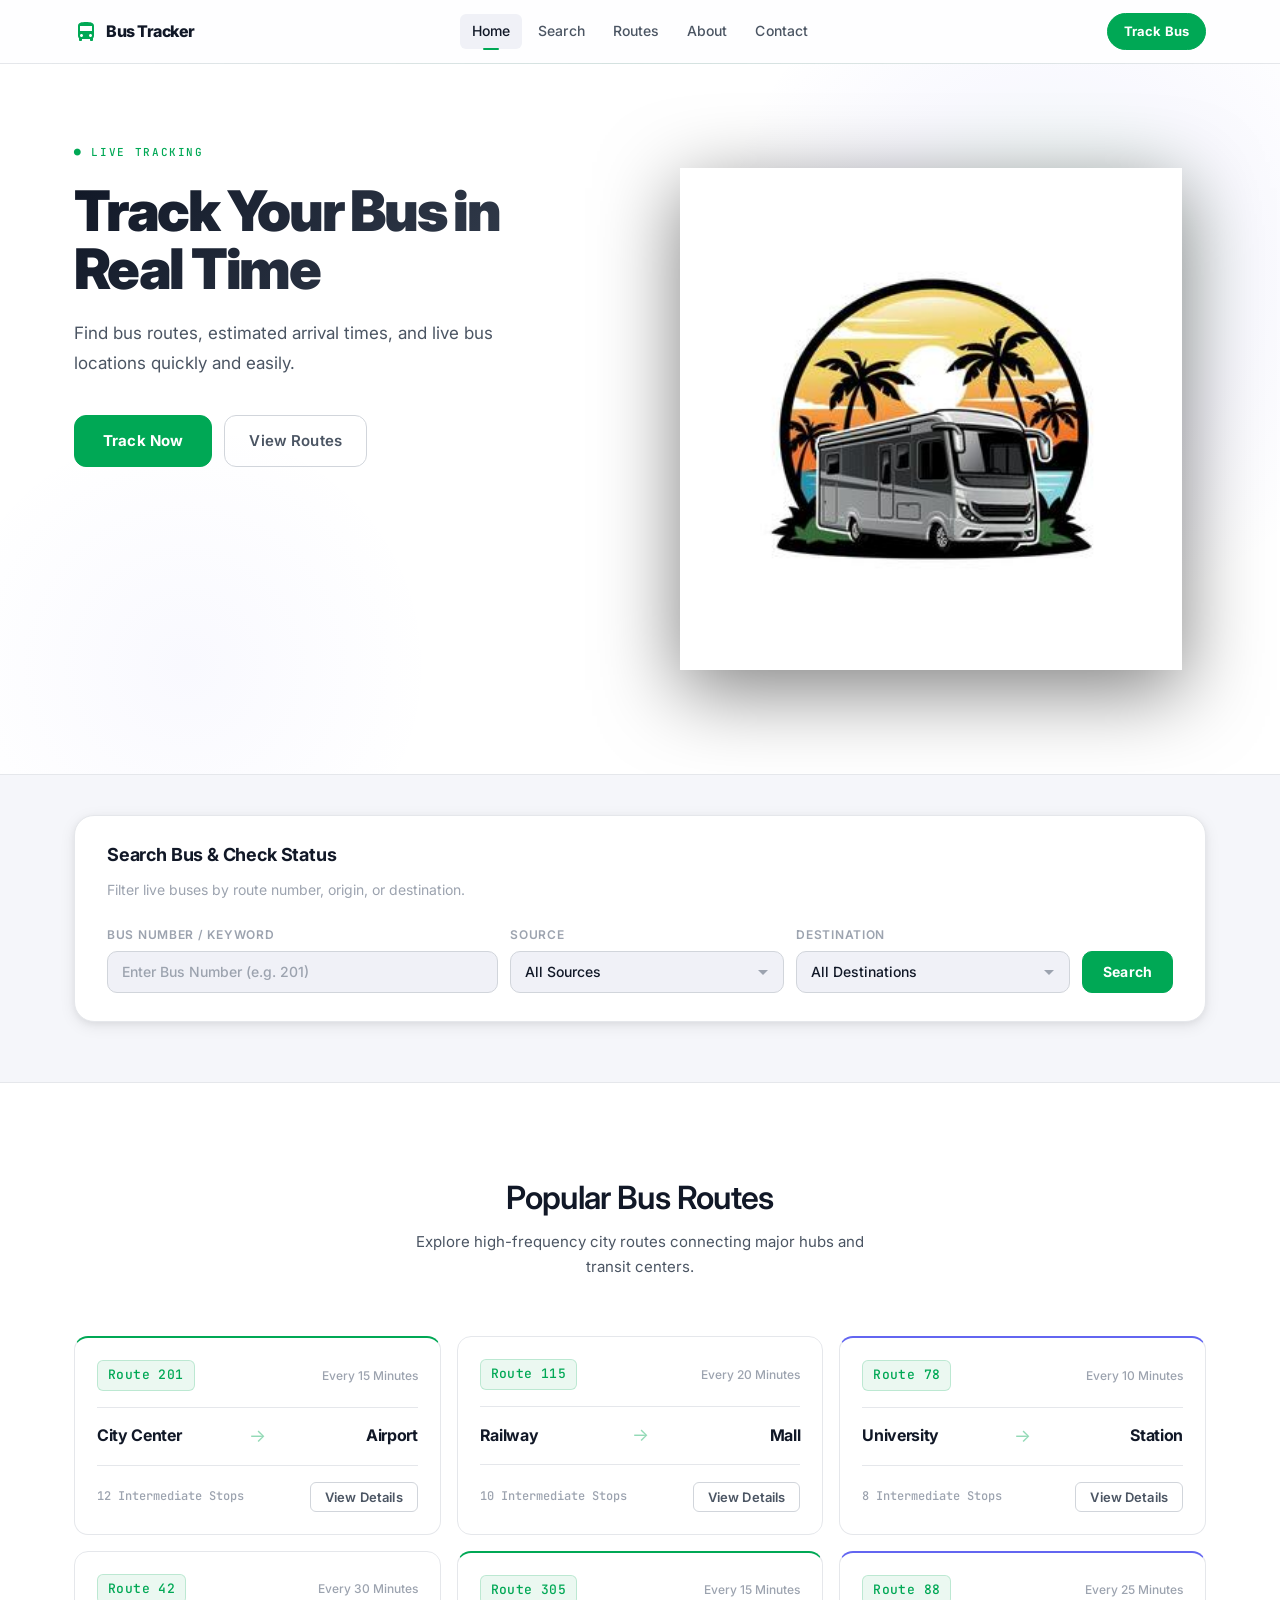
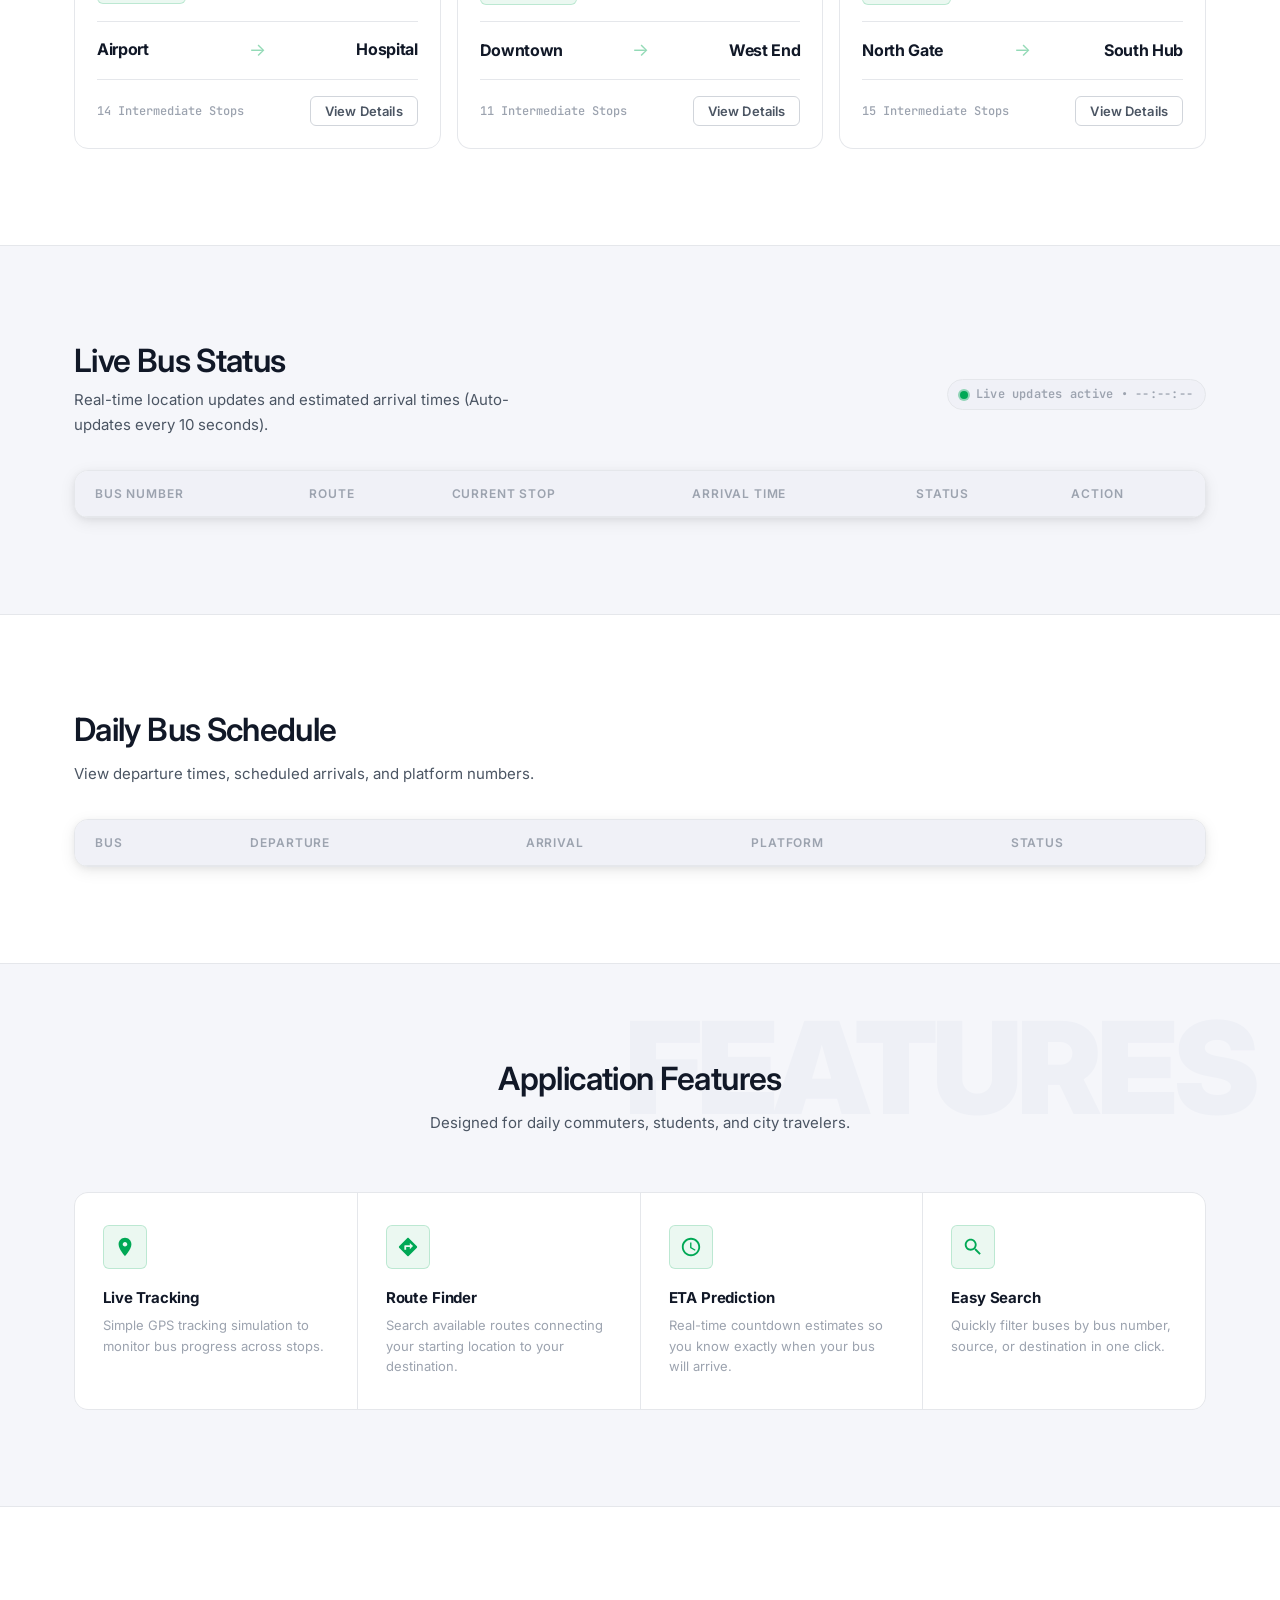
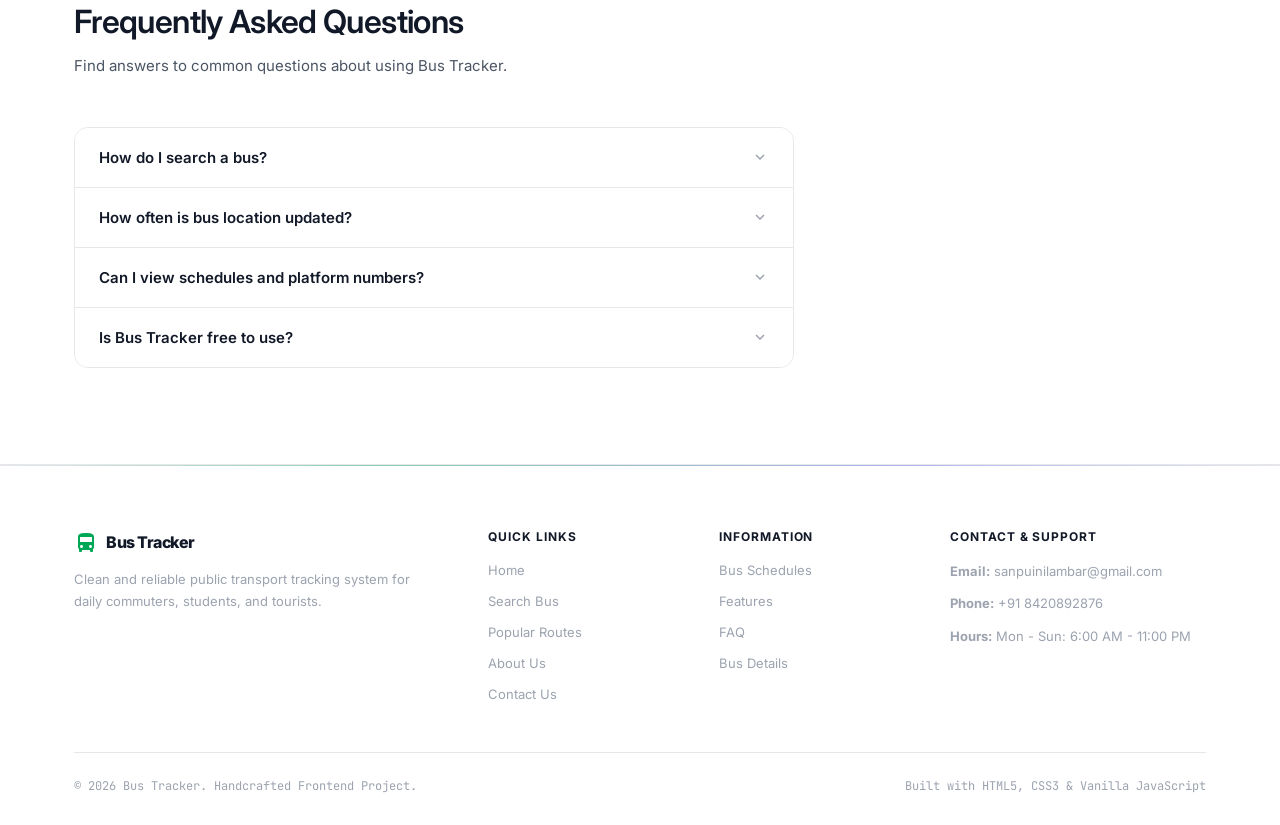
==== index.html @ cc1f4e7c "first commit" ====
<!DOCTYPE html>
<html lang="en">
<head>
  <meta charset="UTF-8">
  <meta name="viewport" content="width=device-width, initial-scale=1.0">
  <title>Bus Tracker - Real-Time Public Transport Tracking</title>
  <meta name="description" content="Track your bus in real time. Check bus routes, estimated arrival times, live bus status, and schedules easily.">
  <link rel="stylesheet" href="css/style.css">
  <link rel="stylesheet" href="css/responsive.css">
</head>
<body>

  <header class="navbar">
    <div class="container navbar-container">
      <a href="index.html" class="logo">
        <svg viewBox="0 0 24 24">
          <path d="M4 16c0 .88.39 1.67 1 2.22V20c0 .55.45 1 1 1h1c.55 0 1-.45 1-1v-1h8v1c0 .55.45 1 1 1h1c.55 0 1-.45 1-1v-1.78c.61-.55 1-1.34 1-2.22V6c0-3.5-3.58-4-8-4s-8 .5-8 4v10zm3.5 1c-.83 0-1.5-.67-1.5-1.5S6.67 14 7.5 14s1.5.67 1.5 1.5S8.33 17 7.5 17zm9 0c-.83 0-1.5-.67-1.5-1.5s.67-1.5 1.5-1.5 1.5.67 1.5 1.5-.67 1.5-1.5 1.5zm1.5-6H6V6h12v5z"/>
        </svg>
        <span>Bus Tracker</span>
      </a>

      <nav class="nav-links" id="navLinks">
        <a href="index.html" class="nav-link active">Home</a>
        <a href="search.html" class="nav-link">Search</a>
        <a href="#routes" class="nav-link">Routes</a>
        <a href="about.html" class="nav-link">About</a>
        <a href="contact.html" class="nav-link">Contact</a>
        <a href="search.html" class="btn btn-primary btn-sm mobile-track-btn" style="display: none;">Track Bus</a>
      </nav>

      <div class="nav-actions">
        <a href="search.html" class="btn btn-primary btn-sm">Track Bus</a>
        <button class="mobile-menu-btn" id="mobileMenuBtn" aria-label="Toggle navigation">
          <svg viewBox="0 0 24 24">
            <path d="M3 18h18v-2H3v2zm0-5h18v-2H3v2zm0-7v2h18V6H3z"/>
          </svg>
        </button>
      </div>
    </div>
  </header>


  <section class="hero">
    <div class="container hero-grid">
      <div class="hero-content">
        <h1>Track Your Bus in Real Time</h1>
        <p>Find bus routes, estimated arrival times, and live bus locations quickly and easily.</p>
        <div class="hero-buttons">
          <a href="#search" class="btn btn-primary">Track Now</a>
          <a href="#routes" class="btn btn-secondary">View Routes</a>
        </div>
      </div>
      <div class="hero-image">
        <img src="image/hero_bus-svg.jpg" alt="Bus Tracker Real-time Vector Illustration" width="800" height="500">
      </div>
    </div>
  </section>

  <section class="section search-section" id="search">
    <div class="container">
      <div class="search-box">
        <div class="section-header" style="margin-bottom: 24px; text-align: left;">
          <h2 style="font-size: 22px;">Search Bus & Check Status</h2>
          <p style="font-size: 14px; margin: 0;">Filter live buses by route number, origin, or destination.</p>
        </div>
        <form class="search-form" id="homeSearchForm" onsubmit="event.preventDefault(); filterBuses();">
          <div class="form-group">
            <label for="searchBusNumber">Bus Number / Keyword</label>
            <input type="text" id="searchBusNumber" class="form-control" placeholder="Enter Bus Number (e.g. 201)" autocomplete="off">
          </div>
          <div class="form-group">
            <label for="searchSource">Source</label>
            <select id="searchSource" class="form-control">
              <option value="">All Sources</option>
            </select>
          </div>
          <div class="form-group">
            <label for="searchDestination">Destination</label>
            <select id="searchDestination" class="form-control">
              <option value="">All Destinations</option>
            </select>
          </div>
          <div class="form-group">
            <button type="button" id="searchBtn" class="btn btn-primary btn-block">Search</button>
          </div>
        </form>
      </div>
    </div>
  </section>

  <section class="section section-alt" id="routes">
    <div class="container">
      <div class="section-header">
        <h2>Popular Bus Routes</h2>
        <p>Explore high-frequency city routes connecting major hubs and transit centers.</p>
      </div>
      <div class="routes-grid">
        
        <div class="route-card">
          <div class="route-header">
            <span class="route-number">Route 201</span>
            <span class="route-freq">Every 15 Minutes</span>
          </div>
          <div class="route-path">
            <div class="route-point">
              <div class="city">City Center</div>
            </div>
            <div class="route-arrow">↓</div>
            <div class="route-point">
              <div class="city">Airport</div>
            </div>
          </div>
          <div class="route-footer">
            <span class="route-info">12 Intermediate Stops</span>
            <button class="btn btn-secondary btn-sm" onclick="openBusModal('201')">View Details</button>
          </div>
        </div>

        <div class="route-card">
          <div class="route-header">
            <span class="route-number">Route 115</span>
            <span class="route-freq">Every 20 Minutes</span>
          </div>
          <div class="route-path">
            <div class="route-point">
              <div class="city">Railway</div>
            </div>
            <div class="route-arrow">↓</div>
            <div class="route-point">
              <div class="city">Mall</div>
            </div>
          </div>
          <div class="route-footer">
            <span class="route-info">10 Intermediate Stops</span>
            <button class="btn btn-secondary btn-sm" onclick="openBusModal('115')">View Details</button>
          </div>
        </div>

        <div class="route-card">
          <div class="route-header">
            <span class="route-number">Route 78</span>
            <span class="route-freq">Every 10 Minutes</span>
          </div>
          <div class="route-path">
            <div class="route-point">
              <div class="city">University</div>
            </div>
            <div class="route-arrow">↓</div>
            <div class="route-point">
              <div class="city">Station</div>
            </div>
          </div>
          <div class="route-footer">
            <span class="route-info">8 Intermediate Stops</span>
            <button class="btn btn-secondary btn-sm" onclick="openBusModal('78')">View Details</button>
          </div>
        </div>

        <div class="route-card">
          <div class="route-header">
            <span class="route-number">Route 42</span>
            <span class="route-freq">Every 30 Minutes</span>
          </div>
          <div class="route-path">
            <div class="route-point">
              <div class="city">Airport</div>
            </div>
            <div class="route-arrow">↓</div>
            <div class="route-point">
              <div class="city">Hospital</div>
            </div>
          </div>
          <div class="route-footer">
            <span class="route-info">14 Intermediate Stops</span>
            <button class="btn btn-secondary btn-sm" onclick="openBusModal('42')">View Details</button>
          </div>
        </div>

        <div class="route-card">
          <div class="route-header">
            <span class="route-number">Route 305</span>
            <span class="route-freq">Every 15 Minutes</span>
          </div>
          <div class="route-path">
            <div class="route-point">
              <div class="city">Downtown</div>
            </div>
            <div class="route-arrow">↓</div>
            <div class="route-point">
              <div class="city">West End</div>
            </div>
          </div>
          <div class="route-footer">
            <span class="route-info">11 Intermediate Stops</span>
            <button class="btn btn-secondary btn-sm" onclick="openBusModal('305')">View Details</button>
          </div>
        </div>

        <div class="route-card">
          <div class="route-header">
            <span class="route-number">Route 88</span>
            <span class="route-freq">Every 25 Minutes</span>
          </div>
          <div class="route-path">
            <div class="route-point">
              <div class="city">North Gate</div>
            </div>
            <div class="route-arrow">↓</div>
            <div class="route-point">
              <div class="city">South Hub</div>
            </div>
          </div>
          <div class="route-footer">
            <span class="route-info">15 Intermediate Stops</span>
            <button class="btn btn-secondary btn-sm" onclick="openBusModal('88')">View Details</button>
          </div>
        </div>

      </div>
    </div>
  </section>

  <section class="section" id="status">
    <div class="container">
      <div class="section-header" style="display: flex; align-items: center; justify-content: space-between; flex-wrap: wrap; text-align: left;">
        <div>
          <h2>Live Bus Status</h2>
          <p>Real-time location updates and estimated arrival times (Auto-updates every 10 seconds).</p>
        </div>
        <div class="live-time-indicator" style="margin-top: 10px;">
          <span class="live-pulse"></span>
          <span>Live updates active • <span id="liveClock">--:--:--</span></span>
        </div>
      </div>

      <div class="table-wrapper">
        <table class="custom-table">
          <thead>
            <tr>
              <th>Bus Number</th>
              <th>Route</th>
              <th>Current Stop</th>
              <th>Arrival Time</th>
              <th>Status</th>
              <th>Action</th>
            </tr>
          </thead>
          <tbody id="liveBusStatusBody" id="searchResultsContainer">
            <!-- Populated dynamically via script.js -->
          </tbody>
        </table>
      </div>
    </div>
  </section>

  <section class="section section-alt" id="schedule">
    <div class="container">
      <div class="section-header">
        <h2>Daily Bus Schedule</h2>
        <p>View departure times, scheduled arrivals, and platform numbers.</p>
      </div>

      <div class="table-wrapper">
        <table class="custom-table">
          <thead>
            <tr>
              <th>Bus</th>
              <th>Departure</th>
              <th>Arrival</th>
              <th>Platform</th>
              <th>Status</th>
            </tr>
          </thead>
          <tbody id="busScheduleBody">
            <!-- Populated dynamically via script.js -->
          </tbody>
        </table>
      </div>
    </div>
  </section>

  <section class="section" id="features">
    <div class="container">
      <div class="section-header">
        <h2>Application Features</h2>
        <p>Designed for daily commuters, students, and city travelers.</p>
      </div>

      <div class="features-grid">
        <div class="feature-card">
          <div class="feature-icon">
            <svg viewBox="0 0 24 24">
              <path d="M12 2C8.13 2 5 5.13 5 9c0 5.25 7 13 7 13s7-7.75 7-13c0-3.87-3.13-7-7-7zm0 9.5c-1.38 0-2.5-1.12-2.5-2.5s1.12-2.5 2.5-2.5 2.5 1.12 2.5 2.5-1.12 2.5-2.5 2.5z"/>
            </svg>
          </div>
          <h3>Live Tracking</h3>
          <p>Simple GPS tracking simulation to monitor bus progress across stops.</p>
        </div>

        <div class="feature-card">
          <div class="feature-icon">
            <svg viewBox="0 0 24 24">
              <path d="M21.71 11.29l-9-9c-.39-.39-1.02-.39-1.41 0l-9 9c-.39.39-.39 1.02 0 1.41l9 9c.39.39 1.02.39 1.41 0l9-9c.39-.38.39-1.01 0-1.41zM14 14.5V12h-4v3H8v-4c0-.55.45-1 1-1h5V7.5l3.5 3.5-3.5 3.5z"/>
            </svg>
          </div>
          <h3>Route Finder</h3>
          <p>Search available routes connecting your starting location to your destination.</p>
        </div>

        <div class="feature-card">
          <div class="feature-icon">
            <svg viewBox="0 0 24 24">
              <path d="M11.99 2C6.47 2 2 6.48 2 12s4.47 10 9.99 10C17.52 22 22 17.52 22 12S17.52 2 11.99 2zM12 20c-4.42 0-8-3.58-8-8s3.58-8 8-8 8 3.58 8 8-3.58 8-8 8zm.5-13H11v6l5.25 3.15.75-1.23-4.5-2.67z"/>
            </svg>
          </div>
          <h3>ETA Prediction</h3>
          <p>Real-time countdown estimates so you know exactly when your bus will arrive.</p>
        </div>

        <div class="feature-card">
          <div class="feature-icon">
            <svg viewBox="0 0 24 24">
              <path d="M15.5 14h-.79l-.28-.27C15.41 12.59 16 11.11 16 9.5 16 5.91 13.09 3 9.5 3S3 5.91 3 9.5 5.91 16 9.5 16c1.61 0 3.09-.59 4.23-1.57l.27.28v.79l5 4.99L20.49 19l-4.99-5zm-6 0C7.01 14 5 11.99 5 9.5S7.01 5 9.5 5 14 7.01 14 9.5 11.99 14 9.5 14z"/>
            </svg>
          </div>
          <h3>Easy Search</h3>
          <p>Quickly filter buses by bus number, source, or destination in one click.</p>
        </div>
      </div>
    </div>
  </section>

  <section class="section section-alt" id="faq">
    <div class="container">
      <div class="section-header">
        <h2>Frequently Asked Questions</h2>
        <p>Find answers to common questions about using Bus Tracker.</p>
      </div>

      <div class="faq-container">
        <div class="faq-item">
          <button class="faq-question">
            <span>How do I search a bus?</span>
            <svg viewBox="0 0 24 24"><path d="M7.41 8.59L12 13.17l4.59-4.58L18 10l-6 6-6-6 1.41-1.41z"/></svg>
          </button>
          <div class="faq-answer">
            <p>Use the search form on the homepage or navigation bar. Enter your Bus Number or select your Source and Destination from the dropdowns to instantly filter buses.</p>
          </div>
        </div>

        <div class="faq-item">
          <button class="faq-question">
            <span>How often is bus location updated?</span>
            <svg viewBox="0 0 24 24"><path d="M7.41 8.59L12 13.17l4.59-4.58L18 10l-6 6-6-6 1.41-1.41z"/></svg>
          </button>
          <div class="faq-answer">
            <p>Live bus status and estimated arrival times (ETA) update automatically every 10 seconds in real-time simulation.</p>
          </div>
        </div>

        <div class="faq-item">
          <button class="faq-question">
            <span>Can I view schedules and platform numbers?</span>
            <svg viewBox="0 0 24 24"><path d="M7.41 8.59L12 13.17l4.59-4.58L18 10l-6 6-6-6 1.41-1.41z"/></svg>
          </button>
          <div class="faq-answer">
            <p>Yes! Check the "Bus Schedule" section on the main page or view individual bus detail popups for platform, departure, and arrival times.</p>
          </div>
        </div>

        <div class="faq-item">
          <button class="faq-question">
            <span>Is Bus Tracker free to use?</span>
            <svg viewBox="0 0 24 24"><path d="M7.41 8.59L12 13.17l4.59-4.58L18 10l-6 6-6-6 1.41-1.41z"/></svg>
          </button>
          <div class="faq-answer">
            <p>Yes, Bus Tracker is 100% free for all daily commuters, college students, office workers, and tourists.</p>
          </div>
        </div>
      </div>
    </div>
  </section>

  <div class="modal-overlay" id="busModalOverlay">
    <div class="modal-content">
      <div class="modal-header">
        <h3 id="modalBusTitle">Bus Details</h3>
        <button class="modal-close" id="busModalClose">&times;</button>
      </div>
      <div class="modal-body" id="modalBusBody">
        <!-- Content inserted dynamically via modal.js -->
      </div>
      <div class="modal-footer">
        <button class="btn btn-secondary" id="busModalFooterClose">Close</button>
      </div>
    </div>
  </div>

  <footer class="footer">
    <div class="container">
      <div class="footer-grid">
        <div class="footer-col">
          <a href="index.html" class="logo" style="margin-bottom: 12px;">
            <svg viewBox="0 0 24 24" style="width: 24px; height: 24px; fill: var(--primary);">
              <path d="M4 16c0 .88.39 1.67 1 2.22V20c0 .55.45 1 1 1h1c.55 0 1-.45 1-1v-1h8v1c0 .55.45 1 1 1h1c.55 0 1-.45 1-1v-1.78c.61-.55 1-1.34 1-2.22V6c0-3.5-3.58-4-8-4s-8 .5-8 4v10zm3.5 1c-.83 0-1.5-.67-1.5-1.5S6.67 14 7.5 14s1.5.67 1.5 1.5S8.33 17 7.5 17zm9 0c-.83 0-1.5-.67-1.5-1.5s.67-1.5 1.5-1.5 1.5.67 1.5 1.5-.67 1.5-1.5 1.5zm1.5-6H6V6h12v5z"/>
            </svg>
            <span>Bus Tracker</span>
          </a>
          <p>Clean and reliable public transport tracking system for daily commuters, students, and tourists.</p>
        </div>

        <div class="footer-col">
          <h4>Quick Links</h4>
          <div class="footer-links">
            <a href="index.html">Home</a>
            <a href="search.html">Search Bus</a>
            <a href="#routes">Popular Routes</a>
            <a href="about.html">About Us</a>
            <a href="contact.html">Contact Us</a>
          </div>
        </div>

        <div class="footer-col">
          <h4>Information</h4>
          <div class="footer-links">
            <a href="#schedule">Bus Schedules</a>
            <a href="#features">Features</a>
            <a href="#faq">FAQ</a>
            <a href="bus-details.html">Bus Details</a>
          </div>
        </div>

        <div class="footer-col">
          <h4>Contact & Support</h4>
          <p><strong>Email:</strong> sanpuinilambar@gmail.com</p>
          <p><strong>Phone:</strong> +91 8420892876</p>
          <p><strong>Hours:</strong> Mon - Sun: 6:00 AM - 11:00 PM</p>
        </div>
      </div>

      <div class="footer-bottom">
        <span>&copy; 2026 Bus Tracker. Handcrafted Frontend Project.</span>
        <span>Built with HTML5, CSS3 &amp; Vanilla JavaScript</span>
      </div>
    </div>
  </footer>

  <script src="js/script.js"></script>
  <script src="js/search.js"></script>
  <script src="js/modal.js"></script>
</body>
</html>
---- css/style.css ----
@import url('https://fonts.googleapis.com/css2?family=Inter:wght@300;400;500;600;700;800;900&family=JetBrains+Mono:wght@400;500&display=swap');
:root {
  --bg:              #f5f6fa;
  --surface-0:       #ffffff;
  --surface-1:       #ffffff;
  --surface-2:       #f0f1f7;
  --surface-3:       #e8eaf2;

  --primary:         #00a855;
  --primary-dim:     #008f48;
  --primary-glow:    rgba(0, 168, 85, 0.12);
  --primary-subtle:  rgba(0, 168, 85, 0.08);

  --accent:          #6366f1;
  --accent-dim:      #4f52d6;
  --accent-subtle:   rgba(99, 102, 241, 0.10);

  --success:         #00a855;
  --warning:         #d97706;
  --danger:          #dc2626;
  --warning-subtle:  rgba(217, 119, 6, 0.10);
  --danger-subtle:   rgba(220, 38, 38, 0.08);
  --success-subtle:  rgba(0, 168, 85, 0.10);

  --text-primary:    #111827;
  --text-secondary:  #4b5563;
  --text-tertiary:   #9ca3af;
  --text-inverse:    #ffffff;

  --primary-hover:   var(--primary-dim);
  --secondary:       var(--text-secondary);
  --secondary-hover: var(--text-primary);
  --white:           #ffffff;
  --text:            var(--text-primary);

  --border:          #e5e7eb;
  --border-hover:    #d1d5db;
  --border-focus:    rgba(0, 168, 85, 0.45);

  --radius-sm:       6px;
  --radius:          10px;
  --radius-md:       14px;
  --radius-lg:       20px;
  --radius-xl:       28px;

  --shadow-sm:       0 1px 3px rgba(0,0,0,0.07), 0 1px 2px rgba(0,0,0,0.05);
  --shadow-md:       0 4px 16px rgba(0,0,0,0.08), 0 2px 6px rgba(0,0,0,0.05);
  --shadow-lg:       0 16px 48px rgba(0,0,0,0.10), 0 6px 16px rgba(0,0,0,0.06);
  --shadow-glow:     0 0 20px rgba(0, 168, 85, 0.15), 0 0 6px rgba(0, 168, 85, 0.08);
  --shadow-accent:   0 0 20px rgba(99, 102, 241, 0.15);

  --font-main:       'Inter', -apple-system, BlinkMacSystemFont, sans-serif;
  --font-mono:       'JetBrains Mono', 'Fira Code', monospace;

  --ease:            cubic-bezier(0.22, 1, 0.36, 1);
  --ease-in:         cubic-bezier(0.55, 0, 1, 0.45);
  --duration-fast:   150ms;
  --duration:        250ms;
  --duration-slow:   400ms;
}

*, *::before, *::after {
  box-sizing: border-box;
  margin: 0;
  padding: 0;
}

html {
  scroll-behavior: smooth;
  font-size: 16px;
  -webkit-text-size-adjust: 100%;
}

body {
  font-family: var(--font-main);
  background-color: var(--bg);
  color: var(--text-primary);
  line-height: 1.6;
  -webkit-font-smoothing: antialiased;
  -moz-osx-font-smoothing: grayscale;
  overflow-x: hidden;
}

a {
  color: var(--primary);
  text-decoration: none;
  transition: color var(--duration-fast) var(--ease);
}

a:hover {
  color: var(--primary-dim);
}

ul { list-style: none; }

img {
  max-width: 100%;
  height: auto;
  display: block;
}

h1, h2, h3, h4, h5, h6 {
  color: var(--text-primary);
  line-height: 1.2;
  letter-spacing: -0.02em;
  font-weight: 700;
}

h1 { font-size: clamp(2rem, 5vw, 3.5rem); }
h2 { font-size: clamp(1.5rem, 3vw, 2rem); font-weight: 600; }
h3 { font-size: 1.15rem; font-weight: 600; }

p {
  color: var(--text-secondary);
  font-size: 0.9375rem;
  line-height: 1.7;
}

.container {
  max-width: 1180px;
  margin: 0 auto;
  padding: 0 24px;
}

.section {
  padding: 96px 0;
}

.section-alt {
  background-color: var(--surface-1);
  border-top: 1px solid var(--border);
  border-bottom: 1px solid var(--border);
}

.section-header {
  text-align: center;
  margin-bottom: 56px;
}

.section-header h2 {
  color: var(--text-primary);
  margin-bottom: 12px;
}

.section-header p {
  color: var(--text-secondary);
  max-width: 480px;
  margin: 0 auto;
  font-size: 0.9375rem;
}

@keyframes pulse-ring {
  0%   { transform: scale(1);   opacity: 0.8; }
  70%  { transform: scale(2.2); opacity: 0;   }
  100% { transform: scale(2.2); opacity: 0;   }
}

@keyframes pulse-dot {
  0%, 100% { opacity: 1; }
  50%       { opacity: 0.5; }
}

@keyframes float-y {
  0%, 100% { transform: translateY(0px); }
  50%       { transform: translateY(-10px); }
}

@keyframes shimmer {
  0%   { background-position: -400px 0; }
  100% { background-position: 400px 0; }
}

@keyframes fade-up {
  from { opacity: 0; transform: translateY(20px); }
  to   { opacity: 1; transform: translateY(0); }
}

@keyframes spin-slow {
  from { transform: rotate(0deg); }
  to   { transform: rotate(360deg); }
}

.btn {
  display: inline-flex;
  align-items: center;
  justify-content: center;
  gap: 8px;
  padding: 10px 20px;
  font-family: var(--font-main);
  font-size: 0.875rem;
  font-weight: 600;
  letter-spacing: 0.01em;
  border-radius: var(--radius);
  border: 1px solid transparent;
  cursor: pointer;
  transition: all var(--duration) var(--ease);
  position: relative;
  overflow: hidden;
  white-space: nowrap;
  text-align: center;
  -webkit-user-select: none;
  user-select: none;
}

.btn::after {
  content: '';
  position: absolute;
  inset: 0;
  background: linear-gradient(
    105deg,
    transparent 30%,
    rgba(255,255,255,0.08) 50%,
    transparent 70%
  );
  background-size: 200% 100%;
  opacity: 0;
  transition: opacity var(--duration-fast);
}

.btn:hover::after { opacity: 1; }
.btn:active { transform: scale(0.97); }

.btn-primary {
  background: var(--primary);
  color: var(--text-inverse);
  border-color: var(--primary);
  font-weight: 700;
  box-shadow: 0 0 0 0 rgba(0, 168, 85, 0);
}

.btn-primary:hover {
  background: var(--primary-dim);
  color: var(--text-inverse);
  border-color: var(--primary-dim);
  box-shadow: var(--shadow-glow);
  transform: translateY(-1px);
}

.btn-secondary {
  background: transparent;
  color: var(--text-secondary);
  border-color: var(--border-hover);
}

.btn-secondary:hover {
  background: var(--surface-2);
  color: var(--text-primary);
  border-color: var(--border-hover);
}

.btn-sm {
  padding: 6px 14px;
  font-size: 0.8125rem;
  border-radius: var(--radius-sm);
}

.btn-block {
  width: 100%;
}

.btn:focus-visible {
  outline: 2px solid var(--primary);
  outline-offset: 3px;
}

.badge {
  display: inline-flex;
  align-items: center;
  gap: 5px;
  padding: 3px 10px;
  border-radius: 20px;
  font-size: 0.75rem;
  font-weight: 600;
  letter-spacing: 0.02em;
  border: 1px solid transparent;
}

.badge-success {
  background: var(--success-subtle);
  color: var(--success);
  border-color: rgba(0, 168, 85, 0.25);
}

.badge-warning {
  background: var(--warning-subtle);
  color: var(--warning);
  border-color: rgba(217, 119, 6, 0.25);
}

.badge-danger {
  background: var(--danger-subtle);
  color: var(--danger);
  border-color: rgba(220, 38, 38, 0.2);
}

.navbar {
  position: sticky;
  top: 0;
  z-index: 1000;
  background: rgba(255, 255, 255, 0.85);
  backdrop-filter: blur(20px) saturate(180%);
  -webkit-backdrop-filter: blur(20px) saturate(180%);
  border-bottom: 1px solid var(--border);
  height: 64px;
  transition: background var(--duration) var(--ease),
              border-color var(--duration) var(--ease);
}

.navbar::after {
  content: '';
  position: absolute;
  bottom: -1px;
  left: 0;
  right: 0;
  height: 1px;
  background: linear-gradient(90deg, transparent, var(--primary-glow), transparent);
  opacity: 0.6;
}

.navbar-container {
  display: flex;
  align-items: center;
  justify-content: space-between;
  height: 100%;
  gap: 0;
}

.logo {
  display: flex;
  align-items: center;
  gap: 8px;
  font-size: 1rem;
  font-weight: 800;
  color: var(--text-primary);
  text-decoration: none;
  letter-spacing: -0.03em;
  flex-shrink: 0;
  transition: opacity var(--duration-fast);
}

.logo:hover {
  opacity: 0.85;
  color: var(--text-primary);
}

.logo svg {
  width: 24px;
  height: 24px;
  fill: var(--primary);
  flex-shrink: 0;
}

.nav-links {
  display: flex;
  align-items: center;
  gap: 4px;
  position: absolute;
  left: 50%;
  transform: translateX(-50%);
}

.nav-link {
  font-size: 0.875rem;
  font-weight: 500;
  color: var(--text-secondary);
  padding: 6px 12px;
  border-radius: var(--radius-sm);
  position: relative;
  transition: color var(--duration-fast), background var(--duration-fast);
  letter-spacing: 0.005em;
}

.nav-link:hover {
  color: var(--text-primary);
  background: var(--surface-2);
}

.nav-link.active {
  color: var(--text-primary);
  background: var(--surface-2);
}

.nav-link.active::after {
  content: '';
  position: absolute;
  bottom: -1px;
  left: 50%;
  transform: translateX(-50%);
  width: 16px;
  height: 2px;
  background: var(--primary);
  border-radius: 2px;
}

.nav-actions {
  display: flex;
  align-items: center;
  gap: 12px;
  flex-shrink: 0;
}

.nav-actions .btn-primary {
  padding: 7px 16px;
  font-size: 0.8125rem;
  border-radius: 20px;
}

.mobile-menu-btn {
  display: none;
  background: var(--surface-2);
  border: 1px solid var(--border);
  border-radius: var(--radius-sm);
  cursor: pointer;
  padding: 7px;
  color: var(--text-secondary);
  transition: all var(--duration-fast);
}

.mobile-menu-btn:hover {
  background: var(--surface-3);
  color: var(--text-primary);
}

.mobile-menu-btn svg {
  width: 20px;
  height: 20px;
  fill: currentColor;
  display: block;
}

.hero {
  background: var(--surface-0);
  padding: 0;
  border-bottom: 1px solid var(--border);
  position: relative;
  overflow: hidden;
  min-height: 600px;
  display: flex;
  align-items: center;
}

.hero::before {
  content: '';
  position: absolute;
  top: -20%;
  right: -10%;
  width: 700px;
  height: 700px;
  background: radial-gradient(
    ellipse at center,
    rgba(0, 168, 85, 0.07) 0%,
    rgba(99, 102, 241, 0.04) 40%,
    transparent 70%
  );
  pointer-events: none;
  border-radius: 50%;
}

.hero::after {
  content: '';
  position: absolute;
  bottom: -20%;
  left: -5%;
  width: 500px;
  height: 500px;
  background: radial-gradient(
    ellipse at center,
    rgba(99, 102, 241, 0.04) 0%,
    transparent 70%
  );
  pointer-events: none;
  border-radius: 50%;
}

.hero-grid {
  display: grid;
  grid-template-columns: 55% 45%;
  gap: 0;
  align-items: center;
  width: 100%;
  padding: 80px 24px;
  max-width: 1180px;
  margin: 0 auto;
  position: relative;
  z-index: 1;
}

.hero-content {
  padding-right: 60px;
}

.hero-content::before {
  content: '● LIVE TRACKING';
  display: block;
  font-family: var(--font-mono);
  font-size: 0.6875rem;
  font-weight: 500;
  color: var(--primary);
  letter-spacing: 0.15em;
  margin-bottom: 20px;
}

.hero-content h1 {
  font-weight: 900;
  letter-spacing: -0.04em;
  line-height: 1.05;
  margin-bottom: 20px;
  background: linear-gradient(
    135deg,
    #111827 0%,
    #374151 100%
  );
  -webkit-background-clip: text;
  -webkit-text-fill-color: transparent;
  background-clip: text;
}

.hero-content p {
  font-size: 1.0625rem;
  color: var(--text-secondary);
  max-width: 420px;
  margin-bottom: 36px;
  line-height: 1.75;
}

.hero-buttons {
  display: flex;
  gap: 12px;
  flex-wrap: wrap;
}

.hero-buttons .btn-primary {
  padding: 13px 28px;
  font-size: 0.9375rem;
  border-radius: 12px;
}

.hero-buttons .btn-secondary {
  padding: 12px 24px;
  font-size: 0.9375rem;
  border-radius: 12px;
  border-color: var(--border-hover);
}

.hero-image {
  position: relative;
  display: flex;
  align-items: center;
  justify-content: center;
  padding: 24px;
}

.hero-image::before {
  content: '';
  position: absolute;
  inset: 20px;
  background: radial-gradient(ellipse, var(--primary-glow) 0%, transparent 70%);
  border-radius: 50%;
  animation: float-y 4s ease-in-out infinite;
}

.hero-image img {
  position: relative;
  z-index: 1;
  filter: drop-shadow(0 20px 40px rgba(0, 0, 0, 0.5));
  animation: float-y 6s ease-in-out infinite;
  border-radius: 0;
  border: none;
  background: none;
}

.search-section {
  padding: 40px 0 60px;
  background: var(--bg);
  position: relative;
}

.search-box {
  background: var(--surface-1);
  border: 1px solid var(--border);
  border-radius: var(--radius-lg);
  padding: 28px 32px;
  box-shadow: var(--shadow-md);
  transition: border-color var(--duration) var(--ease),
              box-shadow var(--duration) var(--ease);
}

.search-box:focus-within {
  border-color: var(--border-focus);
  box-shadow: var(--shadow-md), 0 0 0 3px var(--primary-subtle);
}

.search-box .section-header {
  text-align: left;
  margin-bottom: 20px;
}

.search-box .section-header h2 {
  font-size: 1rem;
  font-weight: 600;
  color: var(--text-primary);
  letter-spacing: -0.01em;
}

.search-box .section-header p {
  font-size: 0.8125rem;
  color: var(--text-tertiary);
  margin: 0;
}

.search-form {
  display: grid;
  grid-template-columns: 2fr 1.4fr 1.4fr auto;
  gap: 12px;
  align-items: end;
}

.form-group {
  display: flex;
  flex-direction: column;
  gap: 6px;
}

.form-group label {
  font-size: 0.75rem;
  font-weight: 600;
  color: var(--text-tertiary);
  text-transform: uppercase;
  letter-spacing: 0.06em;
}

.form-control {
  width: 100%;
  height: 42px;
  padding: 0 14px;
  font-family: var(--font-main);
  font-size: 0.875rem;
  font-weight: 500;
  border: 1px solid var(--border-hover);
  border-radius: var(--radius);
  background: var(--surface-2);
  color: var(--text-primary);
  outline: none;
  transition: border-color var(--duration-fast),
              box-shadow var(--duration-fast);
  -webkit-appearance: none;
  appearance: none;
}

.form-control::placeholder {
  color: var(--text-tertiary);
}

.form-control:focus {
  border-color: var(--border-focus);
  box-shadow: 0 0 0 3px var(--primary-subtle);
  background: var(--surface-3);
}

select.form-control {
  background-image: url("data:image/svg+xml,%3Csvg xmlns='http://www.w3.org/2000/svg' viewBox='0 0 16 16'%3E%3Cpath fill='%239ca3af' d='M8 11L3 6h10z'/%3E%3C/svg%3E");
  background-repeat: no-repeat;
  background-position: right 12px center;
  background-size: 16px;
  padding-right: 36px;
}

textarea.form-control {
  height: auto;
  padding-top: 12px;
  resize: vertical;
  line-height: 1.6;
}

.search-form .form-group:last-child .btn {
  height: 42px;
  white-space: nowrap;
  border-radius: var(--radius);
}

.routes-grid {
  display: grid;
  grid-template-columns: repeat(3, 1fr);
  gap: 16px;
}

.routes-grid .route-card:nth-child(1),
.routes-grid .route-card:nth-child(5) {
  border-top: 2px solid var(--primary);
}

.routes-grid .route-card:nth-child(3),
.routes-grid .route-card:nth-child(6) {
  border-top: 2px solid var(--accent);
}

.route-card {
  background: var(--surface-1);
  border: 1px solid var(--border);
  border-radius: var(--radius-md);
  padding: 22px;
  transition: transform var(--duration) var(--ease),
              box-shadow var(--duration) var(--ease),
              border-color var(--duration) var(--ease);
  display: flex;
  flex-direction: column;
  justify-content: space-between;
  gap: 16px;
  position: relative;
  overflow: hidden;
}

.route-card::before {
  content: '';
  position: absolute;
  top: 0;
  right: 0;
  width: 120px;
  height: 120px;
  background: radial-gradient(circle at top right, var(--primary-subtle), transparent 70%);
  pointer-events: none;
  opacity: 0;
  transition: opacity var(--duration) var(--ease);
}

.route-card:hover::before { opacity: 1; }

.route-card:hover {
  transform: translateY(-3px);
  border-color: var(--border-hover);
  box-shadow: var(--shadow-lg), var(--shadow-glow);
}

.route-header {
  display: flex;
  align-items: center;
  justify-content: space-between;
}

.route-number {
  font-family: var(--font-mono);
  font-size: 0.8125rem;
  font-weight: 500;
  color: var(--primary);
  background: var(--primary-subtle);
  padding: 4px 10px;
  border-radius: 6px;
  border: 1px solid rgba(0, 168, 85, 0.2);
  letter-spacing: 0.03em;
}

.route-freq {
  font-size: 0.75rem;
  color: var(--text-tertiary);
  font-weight: 500;
}

.route-path {
  display: flex;
  align-items: center;
  justify-content: space-between;
  padding: 14px 0;
  border-top: 1px solid var(--border);
  border-bottom: 1px solid var(--border);
  position: relative;
}

.route-point {
  flex: 1;
}

.route-point:last-child {
  text-align: right;
}

.route-point .city {
  font-size: 1rem;
  font-weight: 700;
  color: var(--text-primary);
  letter-spacing: -0.02em;
}

.route-arrow {
  flex: 0 0 auto;
  color: var(--primary);
  font-size: 14px;
  padding: 0 12px;
  opacity: 0.7;
}

.route-arrow {
  font-size: 0;
}
.route-arrow::before {
  content: '→';
  font-size: 18px;
  color: var(--primary);
  opacity: 0.6;
}

.route-footer {
  display: flex;
  align-items: center;
  justify-content: space-between;
}

.route-info {
  font-size: 0.75rem;
  color: var(--text-tertiary);
  font-weight: 500;
  font-family: var(--font-mono);
}

#status .section-header {
  display: flex;
  align-items: flex-end;
  justify-content: space-between;
  text-align: left;
  margin-bottom: 32px;
  flex-wrap: wrap;
  gap: 12px;
}

#status .section-header > div:first-child h2 {
  margin-bottom: 6px;
}

.table-wrapper {
  background: var(--surface-1);
  border: 1px solid var(--border);
  border-radius: var(--radius-md);
  overflow-x: auto;
  box-shadow: var(--shadow-md);
}

.custom-table {
  width: 100%;
  border-collapse: collapse;
  text-align: left;
  font-size: 0.875rem;
}

.custom-table thead tr {
  background: var(--surface-2);
}

.custom-table th {
  color: var(--text-tertiary);
  font-weight: 600;
  padding: 13px 20px;
  border-bottom: 1px solid var(--border);
  white-space: nowrap;
  font-size: 0.75rem;
  text-transform: uppercase;
  letter-spacing: 0.07em;
}

.custom-table td {
  padding: 15px 20px;
  border-bottom: 1px solid var(--border);
  color: var(--text-secondary);
  vertical-align: middle;
  transition: background var(--duration-fast);
}

.custom-table tbody tr:last-child td {
  border-bottom: none;
}

.custom-table tbody tr {
  transition: background var(--duration-fast);
}

.custom-table tbody tr:hover {
  background: var(--surface-2);
}

.bus-num-cell {
  font-family: var(--font-mono);
  font-weight: 700;
  color: var(--primary) !important;
  font-size: 0.875rem;
  letter-spacing: 0.02em;
}

#schedule .section-header {
  text-align: left;
  margin-bottom: 32px;
}

#schedule .section-header h2,
#schedule .section-header p {
  text-align: left;
  margin-left: 0;
}

#features {
  background: var(--bg);
  position: relative;
}

#features::before {
  content: 'FEATURES';
  position: absolute;
  top: 40px;
  right: 24px;
  font-size: clamp(4rem, 10vw, 8rem);
  font-weight: 900;
  color: #eef0f6;
  letter-spacing: -0.04em;
  line-height: 1;
  pointer-events: none;
  user-select: none;
  z-index: 0;
}

#features .container {
  position: relative;
  z-index: 1;
}

.features-grid {
  display: grid;
  grid-template-columns: repeat(4, 1fr);
  gap: 1px;
  background: var(--border);
  border: 1px solid var(--border);
  border-radius: var(--radius-md);
  overflow: hidden;
}

.feature-card {
  background: var(--surface-1);
  padding: 32px 28px;
  text-align: left;
  position: relative;
  transition: background var(--duration) var(--ease);
}

.feature-card::before {
  content: '';
  position: absolute;
  top: 0;
  left: 0;
  right: 0;
  height: 2px;
  background: linear-gradient(90deg, var(--primary), transparent);
  opacity: 0;
  transition: opacity var(--duration) var(--ease);
}

.feature-card:hover {
  background: var(--surface-2);
}

.feature-card:hover::before {
  opacity: 1;
}

.feature-icon {
  width: 44px;
  height: 44px;
  background: var(--primary-subtle);
  border-radius: var(--radius-sm);
  display: flex;
  align-items: center;
  justify-content: center;
  margin-bottom: 20px;
  color: var(--primary);
  border: 1px solid rgba(0, 168, 85, 0.2);
  transition: background var(--duration), border-color var(--duration);
}

.feature-card:hover .feature-icon {
  background: var(--primary-glow);
  border-color: rgba(0, 168, 85, 0.35);
}

.feature-icon svg {
  width: 22px;
  height: 22px;
  fill: currentColor;
}

.feature-card h3 {
  font-size: 0.9375rem;
  font-weight: 700;
  color: var(--text-primary);
  margin-bottom: 8px;
  letter-spacing: -0.01em;
}

.feature-card p {
  font-size: 0.8125rem;
  color: var(--text-tertiary);
  line-height: 1.6;
}

#faq {
  position: relative;
}

#faq .section-header {
  text-align: left;
  margin-bottom: 48px;
}

#faq .section-header h2,
#faq .section-header p {
  margin-left: 0;
  text-align: left;
}

.faq-container {
  max-width: 720px;
  display: flex;
  flex-direction: column;
  gap: 0;
  border: 1px solid var(--border);
  border-radius: var(--radius-md);
  overflow: hidden;
}

.faq-item {
  background: var(--surface-1);
  border-bottom: 1px solid var(--border);
  overflow: hidden;
  transition: background var(--duration-fast);
}

.faq-item:last-child {
  border-bottom: none;
}

.faq-item.active {
  background: var(--surface-2);
}

.faq-question {
  width: 100%;
  padding: 20px 24px;
  background: none;
  border: none;
  text-align: left;
  font-family: var(--font-main);
  font-size: 0.9375rem;
  font-weight: 600;
  color: var(--text-primary);
  display: flex;
  align-items: center;
  justify-content: space-between;
  cursor: pointer;
  gap: 16px;
  transition: color var(--duration-fast);
}

.faq-question span {
  flex: 1;
}

.faq-question:hover {
  color: var(--primary);
}

.faq-item.active .faq-question {
  color: var(--primary);
}

.faq-question svg {
  width: 18px;
  height: 18px;
  fill: var(--text-tertiary);
  flex-shrink: 0;
  transition: transform var(--duration) var(--ease),
              fill var(--duration-fast);
}

.faq-item.active .faq-question svg {
  transform: rotate(180deg);
  fill: var(--primary);
}

.faq-answer {
  max-height: 0;
  overflow: hidden;
  transition: max-height var(--duration-slow) var(--ease),
              padding var(--duration) var(--ease);
}

.faq-item.active .faq-answer {
  max-height: 240px;
  padding: 0 24px 20px;
  border-top: 1px solid var(--border);
}

.faq-answer p {
  font-size: 0.875rem;
  color: var(--text-secondary);
  line-height: 1.75;
  padding-top: 16px;
}

.modal-overlay {
  position: fixed;
  top: 0;
  left: 0;
  width: 100%;
  height: 100%;
  background: rgba(15, 23, 42, 0.45);
  backdrop-filter: blur(8px);
  -webkit-backdrop-filter: blur(8px);
  display: flex;
  align-items: center;
  justify-content: center;
  z-index: 2000;
  opacity: 0;
  visibility: hidden;
  transition: opacity var(--duration) var(--ease),
              visibility var(--duration) var(--ease);
  padding: 20px;
}

.modal-overlay.open {
  opacity: 1;
  visibility: visible;
}

.modal-content {
  background: var(--surface-1);
  border: 1px solid var(--border-hover);
  border-radius: var(--radius-lg);
  max-width: 540px;
  width: 100%;
  box-shadow: var(--shadow-lg);
  overflow: hidden;
  transform: translateY(12px) scale(0.98);
  transition: transform var(--duration-slow) var(--ease);
}

.modal-overlay.open .modal-content {
  transform: translateY(0) scale(1);
}

.modal-header {
  padding: 20px 24px;
  background: var(--surface-2);
  border-bottom: 1px solid var(--border);
  display: flex;
  align-items: center;
  justify-content: space-between;
}

.modal-header h3 {
  font-size: 1rem;
  font-weight: 700;
  color: var(--text-primary);
  margin: 0;
  letter-spacing: -0.02em;
}

.modal-close {
  background: var(--surface-3);
  border: 1px solid var(--border);
  border-radius: var(--radius-sm);
  width: 32px;
  height: 32px;
  display: flex;
  align-items: center;
  justify-content: center;
  font-size: 18px;
  line-height: 1;
  font-weight: 400;
  color: var(--text-secondary);
  cursor: pointer;
  transition: all var(--duration-fast);
}

.modal-close:hover {
  background: var(--danger-subtle);
  border-color: rgba(220, 38, 38, 0.25);
  color: var(--danger);
}

.modal-body {
  padding: 24px;
}

.modal-info-grid {
  display: grid;
  grid-template-columns: 1fr 1fr;
  gap: 10px;
  margin-bottom: 20px;
}

.info-item {
  background: var(--surface-2);
  padding: 14px 16px;
  border-radius: var(--radius);
  border: 1px solid var(--border);
}

.info-item label {
  display: block;
  font-size: 0.6875rem;
  font-weight: 600;
  color: var(--text-tertiary);
  text-transform: uppercase;
  letter-spacing: 0.08em;
  margin-bottom: 5px;
}

.info-item span {
  font-size: 0.9375rem;
  font-weight: 700;
  color: var(--text-primary);
  font-family: var(--font-mono);
}

.modal-footer {
  padding: 16px 24px;
  border-top: 1px solid var(--border);
  text-align: right;
  background: var(--surface-2);
}

.live-time-indicator {
  display: inline-flex;
  align-items: center;
  gap: 8px;
  font-size: 0.75rem;
  font-weight: 600;
  color: var(--text-tertiary);
  background: var(--surface-2);
  padding: 5px 12px;
  border-radius: 20px;
  border: 1px solid var(--border);
  font-family: var(--font-mono);
  letter-spacing: 0.02em;
}

.live-pulse {
  position: relative;
  width: 8px;
  height: 8px;
  flex-shrink: 0;
}

.live-pulse::before {
  content: '';
  position: absolute;
  inset: 0;
  border-radius: 50%;
  background: var(--success);
  animation: pulse-dot 2s ease infinite;
}

.live-pulse::after {
  content: '';
  position: absolute;
  inset: -2px;
  border-radius: 50%;
  background: var(--success);
  opacity: 0.4;
  animation: pulse-ring 2s ease infinite;
}

.footer {
  background: var(--surface-0);
  border-top: 1px solid var(--border);
  padding: 64px 0 28px;
  position: relative;
}

.footer::before {
  content: '';
  position: absolute;
  top: -1px;
  left: 0;
  right: 0;
  height: 1px;
  background: linear-gradient(90deg,
    transparent 0%,
    var(--primary) 30%,
    var(--accent) 70%,
    transparent 100%
  );
  opacity: 0.4;
}

.footer-grid {
  display: grid;
  grid-template-columns: 2fr 1fr 1fr 1.4fr;
  gap: 48px;
  margin-bottom: 48px;
}

.footer-col > .logo {
  margin-bottom: 14px;
  display: inline-flex;
}

.footer-col p {
  font-size: 0.8125rem;
  color: var(--text-tertiary);
  line-height: 1.7;
  margin-bottom: 10px;
}

.footer-col h4 {
  font-size: 0.75rem;
  font-weight: 700;
  color: var(--text-primary);
  margin-bottom: 16px;
  text-transform: uppercase;
  letter-spacing: 0.08em;
}

.footer-links {
  display: flex;
  flex-direction: column;
  gap: 10px;
}

.footer-links a {
  font-size: 0.8125rem;
  color: var(--text-tertiary);
  transition: color var(--duration-fast);
}

.footer-links a:hover {
  color: var(--text-primary);
}

.footer-bottom {
  border-top: 1px solid var(--border);
  padding-top: 24px;
  display: flex;
  align-items: center;
  justify-content: space-between;
  flex-wrap: wrap;
  gap: 12px;
}

.footer-bottom span {
  font-size: 0.75rem;
  color: var(--text-tertiary);
  font-family: var(--font-mono);
}

.timeline {
  position: relative;
  padding-left: 32px;
  margin: 20px 0;
}

.timeline::before {
  content: '';
  position: absolute;
  left: 10px;
  top: 8px;
  bottom: 8px;
  width: 2px;
  background: linear-gradient(180deg, var(--primary) 0%, var(--surface-3) 100%);
}

.timeline-step {
  position: relative;
  margin-bottom: 20px;
}

.timeline-step:last-child { margin-bottom: 0; }

.timeline-dot {
  position: absolute;
  left: -28px;
  top: 14px;
  width: 14px;
  height: 14px;
  border-radius: 50%;
  background: var(--surface-2);
  border: 2px solid var(--text-tertiary);
  transition: all var(--duration);
}

.timeline-step.active .timeline-dot {
  border-color: var(--primary);
  background: var(--primary);
  box-shadow: var(--shadow-glow);
}

.timeline-step.passed .timeline-dot {
  border-color: var(--success);
  background: var(--success);
}

.timeline-content {
  background: var(--surface-2);
  border: 1px solid var(--border);
  padding: 14px 18px;
  border-radius: var(--radius);
  transition: border-color var(--duration-fast);
}

.timeline-step.active .timeline-content {
  border-color: rgba(0, 168, 85, 0.3);
  background: var(--surface-3);
}

.timeline-content h4 {
  font-size: 0.875rem;
  font-weight: 600;
  color: var(--text-primary);
  margin-bottom: 4px;
}

.timeline-content p {
  font-size: 0.75rem;
  color: var(--text-tertiary);
  margin: 0;
}

#contactSuccessAlert {
  background: var(--success-subtle) !important;
  color: var(--success) !important;
  border: 1px solid rgba(0, 168, 85, 0.3) !important;
  border-radius: var(--radius) !important;
  font-size: 0.875rem !important;
  font-weight: 500 !important;
  padding: 12px 16px !important;
}

.section[style*="background-color: var(--white)"] {
  background-color: var(--surface-1) !important;
  border-bottom: 1px solid var(--border) !important;
}

.hero-grid {
  display: grid;
  grid-template-columns: 1fr 1fr;
  gap: 32px;
  align-items: start;
}

#busSelector.form-control {
  width: 220px;
}

#searchResultCount {
  font-size: 0.75rem !important;
  font-weight: 600 !important;
  color: var(--text-tertiary) !important;
  font-family: var(--font-mono);
}

.section h2[style] {
  font-size: 1.125rem !important;
  font-weight: 700 !important;
  color: var(--text-primary) !important;
}

.route-card,
.feature-card,
.faq-item {
  animation: fade-up 0.5s var(--ease) both;
}

.route-card:nth-child(1) { animation-delay: 0.05s; }
.route-card:nth-child(2) { animation-delay: 0.10s; }
.route-card:nth-child(3) { animation-delay: 0.15s; }
.route-card:nth-child(4) { animation-delay: 0.20s; }
.route-card:nth-child(5) { animation-delay: 0.25s; }
.route-card:nth-child(6) { animation-delay: 0.30s; }

.feature-card:nth-child(1) { animation-delay: 0.05s; }
.feature-card:nth-child(2) { animation-delay: 0.12s; }
.feature-card:nth-child(3) { animation-delay: 0.19s; }
.feature-card:nth-child(4) { animation-delay: 0.26s; }

@media (max-width: 1024px) {
  .nav-links {
    position: static;
    transform: none;
    gap: 2px;
  }

  .features-grid {
    grid-template-columns: repeat(2, 1fr);
  }

  .routes-grid {
    grid-template-columns: repeat(2, 1fr);
  }

  .footer-grid {
    grid-template-columns: 1fr 1fr;
    gap: 32px;
  }

  .hero-grid {
    gap: 32px;
  }

  .hero-content {
    padding-right: 32px;
  }
}

@media (max-width: 768px) {
  .mobile-menu-btn {
    display: flex;
  }

  .nav-actions {
    display: none;
  }

  .nav-links {
    position: fixed;
    top: 64px;
    left: -100%;
    width: 100%;
    height: calc(100vh - 64px);
    background: var(--surface-0);
    flex-direction: column;
    align-items: flex-start;
    padding: 32px 24px;
    gap: 6px;
    border-top: 1px solid var(--border);
    transition: left var(--duration-slow) var(--ease);
    z-index: 999;
    overflow-y: auto;
  }

  .nav-links.show {
    left: 0;
  }

  .nav-link {
    font-size: 1.125rem;
    width: 100%;
    padding: 12px 16px;
    border-radius: var(--radius);
  }

  .nav-link.active::after {
    display: none;
  }

  .nav-links .mobile-track-btn {
    display: flex !important;
    width: 100%;
    margin-top: 16px;
    padding: 13px;
    border-radius: var(--radius-md) !important;
  }

  .hero-grid {
    grid-template-columns: 1fr;
    padding: 56px 24px;
    gap: 40px;
  }

  .hero-content {
    padding-right: 0;
    text-align: center;
  }

  .hero-content::before {
    text-align: center;
    display: block;
  }

  .hero-content p {
    margin-left: auto;
    margin-right: auto;
  }

  .hero-buttons {
    justify-content: center;
  }

  .hero-image {
    order: -1;
    max-width: 320px;
    margin: 0 auto;
  }

  .section {
    padding: 64px 0;
  }

  #features::before { display: none; }

  .search-form {
    grid-template-columns: 1fr;
    gap: 12px;
  }

  .routes-grid {
    grid-template-columns: 1fr;
  }

  .features-grid {
    grid-template-columns: 1fr 1fr;
  }

  .footer-grid {
    grid-template-columns: 1fr;
    gap: 28px;
  }

  .footer-bottom {
    flex-direction: column;
    text-align: center;
    gap: 8px;
  }

  .modal-info-grid {
    grid-template-columns: 1fr;
  }

  #faq .section-header {
    margin-bottom: 32px;
  }

  #status .section-header {
    flex-direction: column;
    align-items: flex-start;
    gap: 10px;
  }
}

@media (max-width: 480px) {
  .container {
    padding: 0 16px;
  }

  h1 { font-size: 2rem; }
  h2 { font-size: 1.375rem; }

  .features-grid {
    grid-template-columns: 1fr;
  }

  .search-box {
    padding: 20px;
    border-radius: var(--radius-md);
  }

  .route-card {
    padding: 18px;
  }

  .hero-buttons {
    flex-direction: column;
    width: 100%;
  }

  .hero-buttons .btn {
    width: 100%;
    justify-content: center;
  }

  .custom-table th,
  .custom-table td {
    padding: 12px 14px;
    font-size: 0.8125rem;
  }

  .btn { width: 100%; }

  .hero-grid {
    padding: 40px 16px;
  }

  .footer {
    padding: 48px 0 24px;
  }

  .footer-grid {
    gap: 24px;
  }

  #busSelector.form-control {
    width: 100%;
  }
}
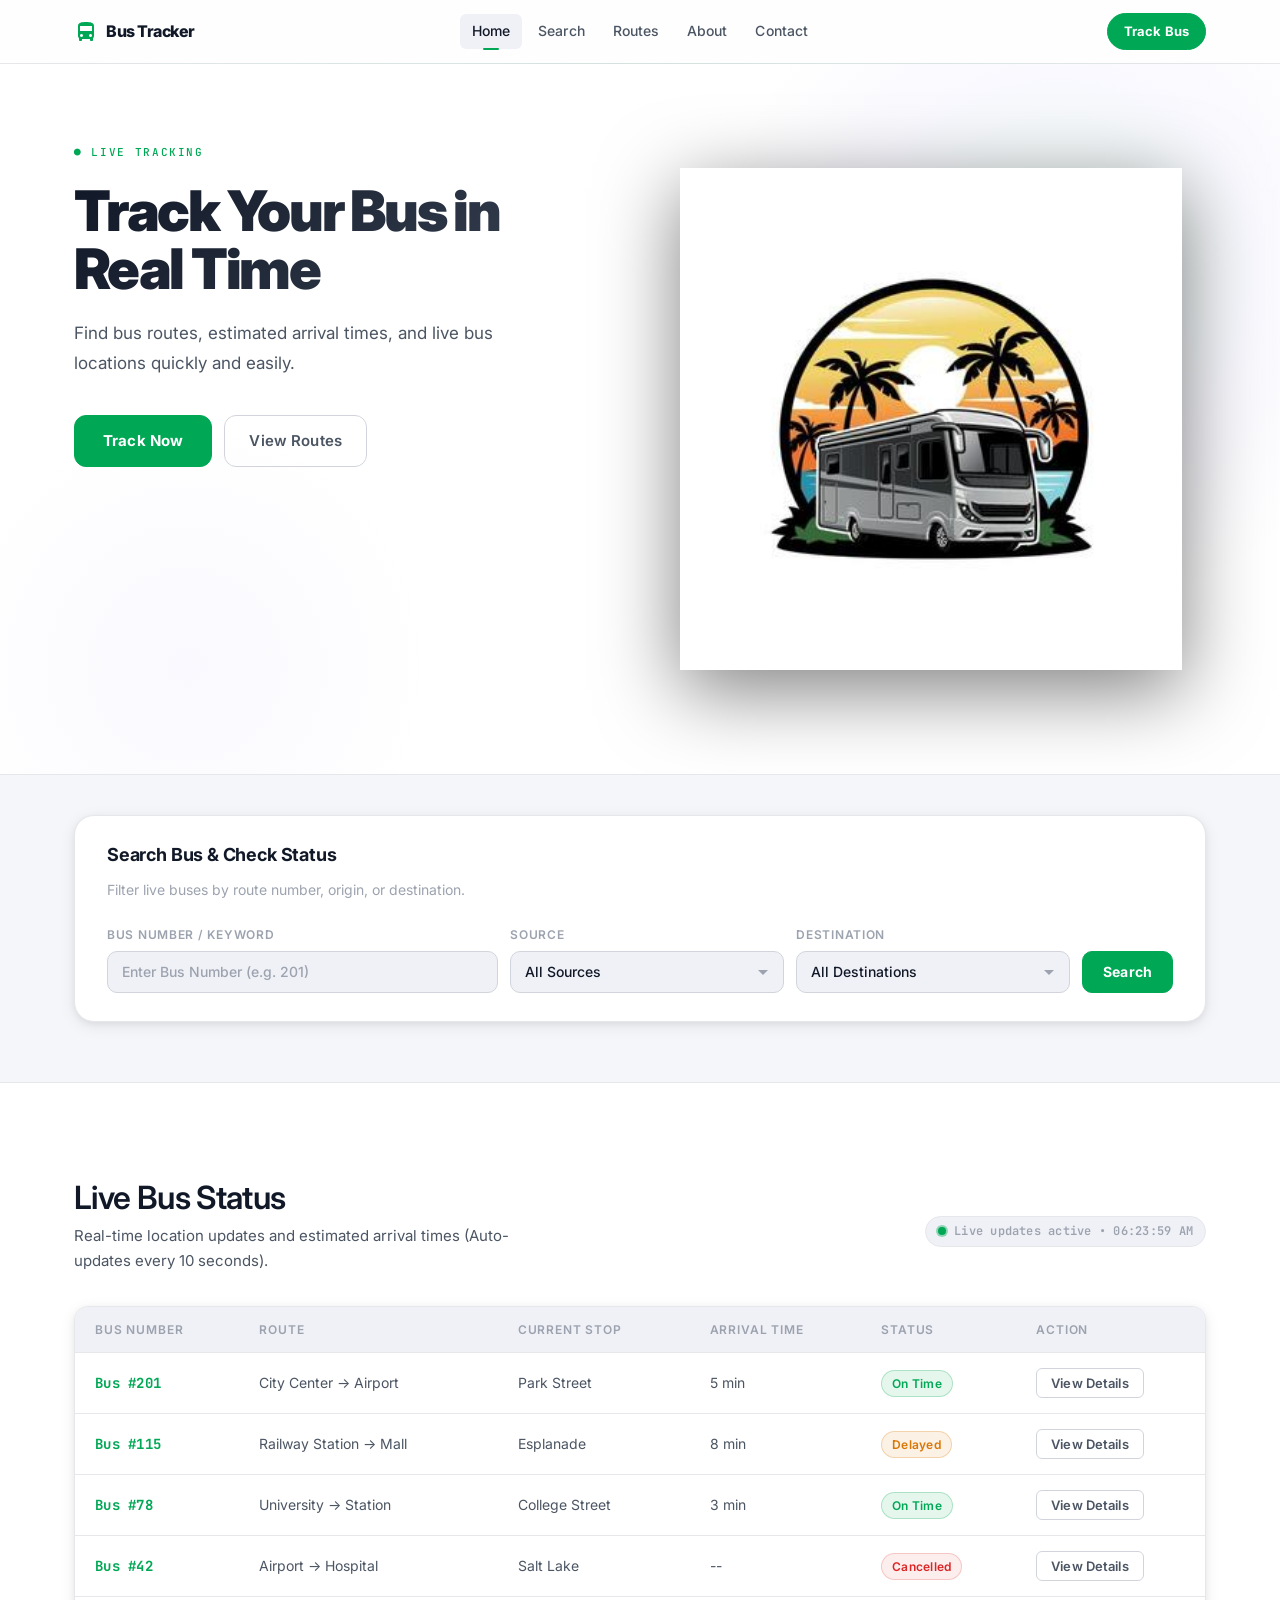
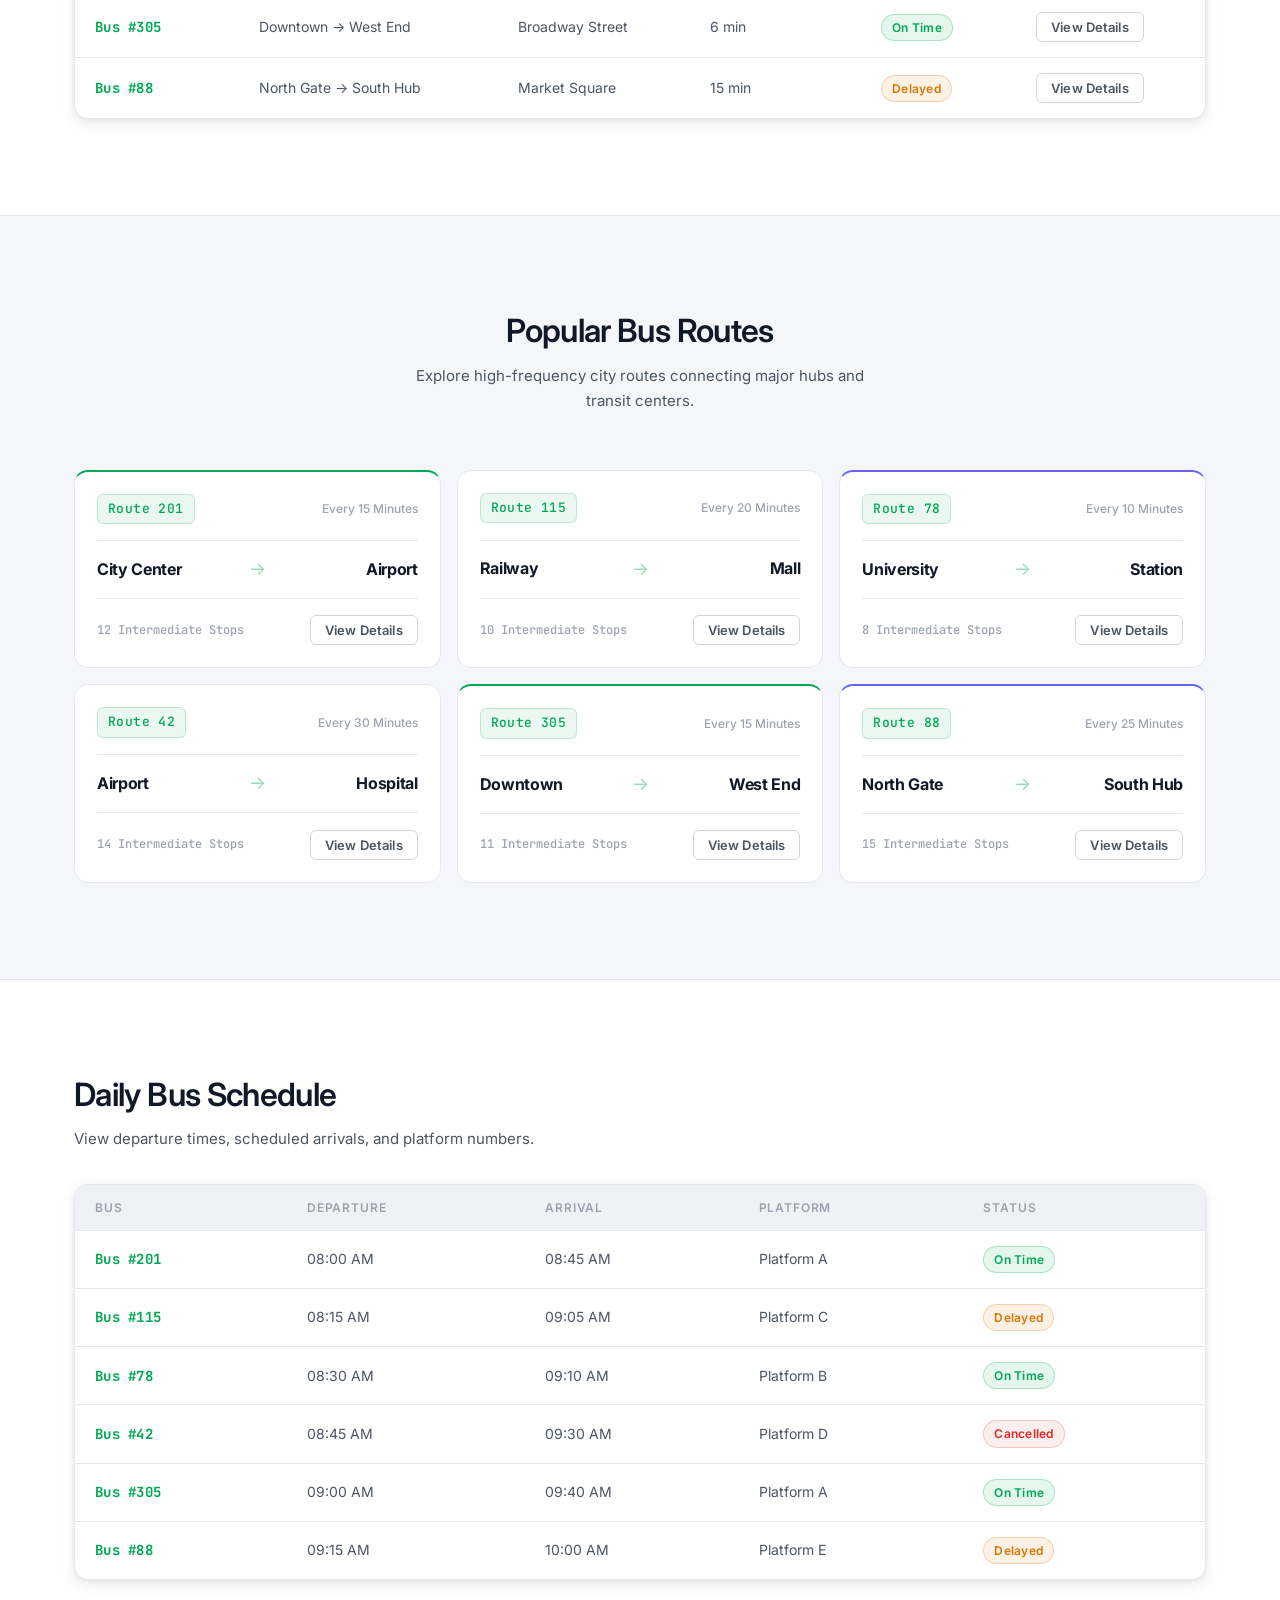
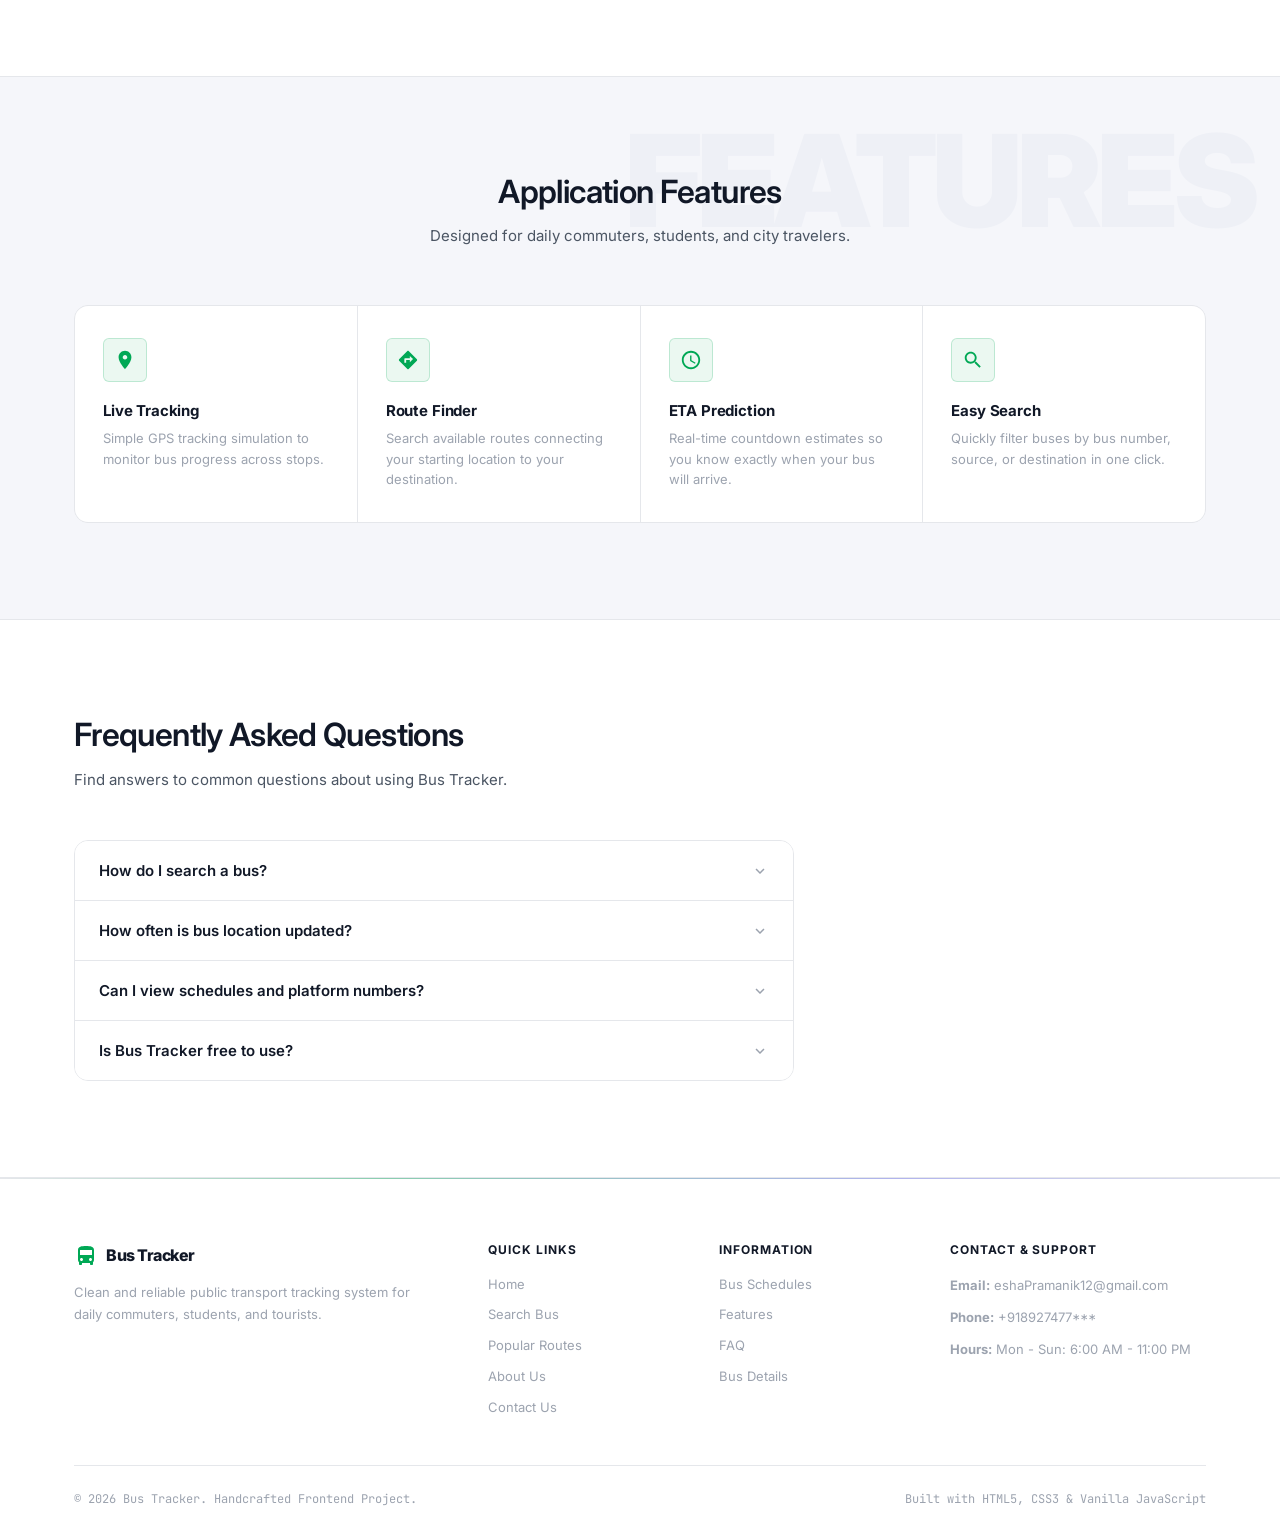
==== commit 7c613499: "commit" ====
--- a/index.html
+++ b/index.html
@@ -10,6 +10,7 @@
 </head>
 <body>
 
+  
   <header class="navbar">
     <div class="container navbar-container">
       <a href="index.html" class="logo">
@@ -39,7 +40,7 @@
     </div>
   </header>
 
-
+  
   <section class="hero">
     <div class="container hero-grid">
       <div class="hero-content">
@@ -56,6 +57,7 @@
     </div>
   </section>
 
+  
   <section class="section search-section" id="search">
     <div class="container">
       <div class="search-box">
@@ -87,140 +89,8 @@
       </div>
     </div>
   </section>
-
-  <section class="section section-alt" id="routes">
-    <div class="container">
-      <div class="section-header">
-        <h2>Popular Bus Routes</h2>
-        <p>Explore high-frequency city routes connecting major hubs and transit centers.</p>
-      </div>
-      <div class="routes-grid">
-        
-        <div class="route-card">
-          <div class="route-header">
-            <span class="route-number">Route 201</span>
-            <span class="route-freq">Every 15 Minutes</span>
-          </div>
-          <div class="route-path">
-            <div class="route-point">
-              <div class="city">City Center</div>
-            </div>
-            <div class="route-arrow">↓</div>
-            <div class="route-point">
-              <div class="city">Airport</div>
-            </div>
-          </div>
-          <div class="route-footer">
-            <span class="route-info">12 Intermediate Stops</span>
-            <button class="btn btn-secondary btn-sm" onclick="openBusModal('201')">View Details</button>
-          </div>
-        </div>
-
-        <div class="route-card">
-          <div class="route-header">
-            <span class="route-number">Route 115</span>
-            <span class="route-freq">Every 20 Minutes</span>
-          </div>
-          <div class="route-path">
-            <div class="route-point">
-              <div class="city">Railway</div>
-            </div>
-            <div class="route-arrow">↓</div>
-            <div class="route-point">
-              <div class="city">Mall</div>
-            </div>
-          </div>
-          <div class="route-footer">
-            <span class="route-info">10 Intermediate Stops</span>
-            <button class="btn btn-secondary btn-sm" onclick="openBusModal('115')">View Details</button>
-          </div>
-        </div>
-
-        <div class="route-card">
-          <div class="route-header">
-            <span class="route-number">Route 78</span>
-            <span class="route-freq">Every 10 Minutes</span>
-          </div>
-          <div class="route-path">
-            <div class="route-point">
-              <div class="city">University</div>
-            </div>
-            <div class="route-arrow">↓</div>
-            <div class="route-point">
-              <div class="city">Station</div>
-            </div>
-          </div>
-          <div class="route-footer">
-            <span class="route-info">8 Intermediate Stops</span>
-            <button class="btn btn-secondary btn-sm" onclick="openBusModal('78')">View Details</button>
-          </div>
-        </div>
-
-        <div class="route-card">
-          <div class="route-header">
-            <span class="route-number">Route 42</span>
-            <span class="route-freq">Every 30 Minutes</span>
-          </div>
-          <div class="route-path">
-            <div class="route-point">
-              <div class="city">Airport</div>
-            </div>
-            <div class="route-arrow">↓</div>
-            <div class="route-point">
-              <div class="city">Hospital</div>
-            </div>
-          </div>
-          <div class="route-footer">
-            <span class="route-info">14 Intermediate Stops</span>
-            <button class="btn btn-secondary btn-sm" onclick="openBusModal('42')">View Details</button>
-          </div>
-        </div>
-
-        <div class="route-card">
-          <div class="route-header">
-            <span class="route-number">Route 305</span>
-            <span class="route-freq">Every 15 Minutes</span>
-          </div>
-          <div class="route-path">
-            <div class="route-point">
-              <div class="city">Downtown</div>
-            </div>
-            <div class="route-arrow">↓</div>
-            <div class="route-point">
-              <div class="city">West End</div>
-            </div>
-          </div>
-          <div class="route-footer">
-            <span class="route-info">11 Intermediate Stops</span>
-            <button class="btn btn-secondary btn-sm" onclick="openBusModal('305')">View Details</button>
-          </div>
-        </div>
-
-        <div class="route-card">
-          <div class="route-header">
-            <span class="route-number">Route 88</span>
-            <span class="route-freq">Every 25 Minutes</span>
-          </div>
-          <div class="route-path">
-            <div class="route-point">
-              <div class="city">North Gate</div>
-            </div>
-            <div class="route-arrow">↓</div>
-            <div class="route-point">
-              <div class="city">South Hub</div>
-            </div>
-          </div>
-          <div class="route-footer">
-            <span class="route-info">15 Intermediate Stops</span>
-            <button class="btn btn-secondary btn-sm" onclick="openBusModal('88')">View Details</button>
-          </div>
-        </div>
-
-      </div>
-    </div>
-  </section>
-
-  <section class="section" id="status">
+  
+  <section class="section section-alt" id="status">
     <div class="container">
       <div class="section-header" style="display: flex; align-items: center; justify-content: space-between; flex-wrap: wrap; text-align: left;">
         <div>
@@ -245,14 +115,153 @@
               <th>Action</th>
             </tr>
           </thead>
-          <tbody id="liveBusStatusBody" id="searchResultsContainer">
-            <!-- Populated dynamically via script.js -->
+          <tbody id="liveBusStatusBody">
+            
           </tbody>
         </table>
       </div>
     </div>
   </section>
 
+  <section class="section" id="routes">
+    <div class="container">
+      <div class="section-header">
+        <h2>Popular Bus Routes</h2>
+        <p>Explore high-frequency city routes connecting major hubs and transit centers.</p>
+      </div>
+      <div class="routes-grid">
+        
+        
+        <div class="route-card">
+          <div class="route-header">
+            <span class="route-number">Route 201</span>
+            <span class="route-freq">Every 15 Minutes</span>
+          </div>
+          <div class="route-path">
+            <div class="route-point">
+              <div class="city">City Center</div>
+            </div>
+            <div class="route-arrow">↓</div>
+            <div class="route-point">
+              <div class="city">Airport</div>
+            </div>
+          </div>
+          <div class="route-footer">
+            <span class="route-info">12 Intermediate Stops</span>
+            <button class="btn btn-secondary btn-sm" onclick="openBusModal('201')">View Details</button>
+          </div>
+        </div>
+
+        
+        <div class="route-card">
+          <div class="route-header">
+            <span class="route-number">Route 115</span>
+            <span class="route-freq">Every 20 Minutes</span>
+          </div>
+          <div class="route-path">
+            <div class="route-point">
+              <div class="city">Railway</div>
+            </div>
+            <div class="route-arrow">↓</div>
+            <div class="route-point">
+              <div class="city">Mall</div>
+            </div>
+          </div>
+          <div class="route-footer">
+            <span class="route-info">10 Intermediate Stops</span>
+            <button class="btn btn-secondary btn-sm" onclick="openBusModal('115')">View Details</button>
+          </div>
+        </div>
+
+        
+        <div class="route-card">
+          <div class="route-header">
+            <span class="route-number">Route 78</span>
+            <span class="route-freq">Every 10 Minutes</span>
+          </div>
+          <div class="route-path">
+            <div class="route-point">
+              <div class="city">University</div>
+            </div>
+            <div class="route-arrow">↓</div>
+            <div class="route-point">
+              <div class="city">Station</div>
+            </div>
+          </div>
+          <div class="route-footer">
+            <span class="route-info">8 Intermediate Stops</span>
+            <button class="btn btn-secondary btn-sm" onclick="openBusModal('78')">View Details</button>
+          </div>
+        </div>
+
+        
+        <div class="route-card">
+          <div class="route-header">
+            <span class="route-number">Route 42</span>
+            <span class="route-freq">Every 30 Minutes</span>
+          </div>
+          <div class="route-path">
+            <div class="route-point">
+              <div class="city">Airport</div>
+            </div>
+            <div class="route-arrow">↓</div>
+            <div class="route-point">
+              <div class="city">Hospital</div>
+            </div>
+          </div>
+          <div class="route-footer">
+            <span class="route-info">14 Intermediate Stops</span>
+            <button class="btn btn-secondary btn-sm" onclick="openBusModal('42')">View Details</button>
+          </div>
+        </div>
+
+        
+        <div class="route-card">
+          <div class="route-header">
+            <span class="route-number">Route 305</span>
+            <span class="route-freq">Every 15 Minutes</span>
+          </div>
+          <div class="route-path">
+            <div class="route-point">
+              <div class="city">Downtown</div>
+            </div>
+            <div class="route-arrow">↓</div>
+            <div class="route-point">
+              <div class="city">West End</div>
+            </div>
+          </div>
+          <div class="route-footer">
+            <span class="route-info">11 Intermediate Stops</span>
+            <button class="btn btn-secondary btn-sm" onclick="openBusModal('305')">View Details</button>
+          </div>
+        </div>
+
+        
+        <div class="route-card">
+          <div class="route-header">
+            <span class="route-number">Route 88</span>
+            <span class="route-freq">Every 25 Minutes</span>
+          </div>
+          <div class="route-path">
+            <div class="route-point">
+              <div class="city">North Gate</div>
+            </div>
+            <div class="route-arrow">↓</div>
+            <div class="route-point">
+              <div class="city">South Hub</div>
+            </div>
+          </div>
+          <div class="route-footer">
+            <span class="route-info">15 Intermediate Stops</span>
+            <button class="btn btn-secondary btn-sm" onclick="openBusModal('88')">View Details</button>
+          </div>
+        </div>
+
+      </div>
+    </div>
+  </section>
+
+  
   <section class="section section-alt" id="schedule">
     <div class="container">
       <div class="section-header">
@@ -272,13 +281,14 @@
             </tr>
           </thead>
           <tbody id="busScheduleBody">
-            <!-- Populated dynamically via script.js -->
+            
           </tbody>
         </table>
       </div>
     </div>
   </section>
 
+  
   <section class="section" id="features">
     <div class="container">
       <div class="section-header">
@@ -330,6 +340,7 @@
     </div>
   </section>
 
+  
   <section class="section section-alt" id="faq">
     <div class="container">
       <div class="section-header">
@@ -381,6 +392,7 @@
     </div>
   </section>
 
+  
   <div class="modal-overlay" id="busModalOverlay">
     <div class="modal-content">
       <div class="modal-header">
@@ -388,7 +400,7 @@
         <button class="modal-close" id="busModalClose">&times;</button>
       </div>
       <div class="modal-body" id="modalBusBody">
-        <!-- Content inserted dynamically via modal.js -->
+        
       </div>
       <div class="modal-footer">
         <button class="btn btn-secondary" id="busModalFooterClose">Close</button>
@@ -396,6 +408,7 @@
     </div>
   </div>
 
+  
   <footer class="footer">
     <div class="container">
       <div class="footer-grid">
@@ -432,8 +445,8 @@
 
         <div class="footer-col">
           <h4>Contact & Support</h4>
-          <p><strong>Email:</strong> sanpuinilambar@gmail.com</p>
-          <p><strong>Phone:</strong> +91 8420892876</p>
+          <p><strong>Email:</strong> eshaPramanik12@gmail.com</p>
+          <p><strong>Phone:</strong> +918927477***</p>
           <p><strong>Hours:</strong> Mon - Sun: 6:00 AM - 11:00 PM</p>
         </div>
       </div>
@@ -445,6 +458,7 @@
     </div>
   </footer>
 
+  
   <script src="js/script.js"></script>
   <script src="js/search.js"></script>
   <script src="js/modal.js"></script>
--- a/css/style.css
+++ b/css/style.css
@@ -1,1687 +1,1881 @@
 @import url('https://fonts.googleapis.com/css2?family=Inter:wght@300;400;500;600;700;800;900&family=JetBrains+Mono:wght@400;500&display=swap');
+
+
 :root {
-  --bg:              #f5f6fa;
-  --surface-0:       #ffffff;
-  --surface-1:       #ffffff;
-  --surface-2:       #f0f1f7;
-  --surface-3:       #e8eaf2;
-
-  --primary:         #00a855;
-  --primary-dim:     #008f48;
-  --primary-glow:    rgba(0, 168, 85, 0.12);
-  --primary-subtle:  rgba(0, 168, 85, 0.08);
-
-  --accent:          #6366f1;
-  --accent-dim:      #4f52d6;
-  --accent-subtle:   rgba(99, 102, 241, 0.10);
-
-  --success:         #00a855;
-  --warning:         #d97706;
-  --danger:          #dc2626;
-  --warning-subtle:  rgba(217, 119, 6, 0.10);
-  --danger-subtle:   rgba(220, 38, 38, 0.08);
-  --success-subtle:  rgba(0, 168, 85, 0.10);
-
-  --text-primary:    #111827;
-  --text-secondary:  #4b5563;
-  --text-tertiary:   #9ca3af;
-  --text-inverse:    #ffffff;
-
-  --primary-hover:   var(--primary-dim);
-  --secondary:       var(--text-secondary);
-  --secondary-hover: var(--text-primary);
-  --white:           #ffffff;
-  --text:            var(--text-primary);
-
-  --border:          #e5e7eb;
-  --border-hover:    #d1d5db;
-  --border-focus:    rgba(0, 168, 85, 0.45);
-
-  --radius-sm:       6px;
-  --radius:          10px;
-  --radius-md:       14px;
-  --radius-lg:       20px;
-  --radius-xl:       28px;
-
-  --shadow-sm:       0 1px 3px rgba(0,0,0,0.07), 0 1px 2px rgba(0,0,0,0.05);
-  --shadow-md:       0 4px 16px rgba(0,0,0,0.08), 0 2px 6px rgba(0,0,0,0.05);
-  --shadow-lg:       0 16px 48px rgba(0,0,0,0.10), 0 6px 16px rgba(0,0,0,0.06);
-  --shadow-glow:     0 0 20px rgba(0, 168, 85, 0.15), 0 0 6px rgba(0, 168, 85, 0.08);
-  --shadow-accent:   0 0 20px rgba(99, 102, 241, 0.15);
-
-  --font-main:       'Inter', -apple-system, BlinkMacSystemFont, sans-serif;
-  --font-mono:       'JetBrains Mono', 'Fira Code', monospace;
-
-  --ease:            cubic-bezier(0.22, 1, 0.36, 1);
-  --ease-in:         cubic-bezier(0.55, 0, 1, 0.45);
-  --duration-fast:   150ms;
-  --duration:        250ms;
-  --duration-slow:   400ms;
-}
+  --bg:              #f5f6fa; 
+  --surface-0:       #ffffff; 
+  --surface-1:       #ffffff; 
+  --surface-2:       #f0f1f7; 
+  --surface-3:       #e8eaf2; 
+
+  --primary:         #00a855; 
+  --primary-dim:     #008f48; 
+  --primary-glow:    rgba(0, 168, 85, 0.12); 
+  --primary-subtle:  rgba(0, 168, 85, 0.08); 
+
+  --accent:          #6366f1; 
+  --accent-dim:      #4f52d6; 
+  --accent-subtle:   rgba(99, 102, 241, 0.10); 
+
+  --success:         #00a855; 
+  --warning:         #d97706; 
+  --danger:          #dc2626; 
+  --warning-subtle:  rgba(217, 119, 6, 0.10); 
+  --danger-subtle:   rgba(220, 38, 38, 0.08); 
+  --success-subtle:  rgba(0, 168, 85, 0.10); 
+
+  --text-primary:    #111827; 
+  --text-secondary:  #4b5563; 
+  --text-tertiary:   #9ca3af; 
+  --text-inverse:    #ffffff; 
+
+  --primary-hover:   var(--primary-dim); 
+  --secondary:       var(--text-secondary); 
+  --secondary-hover: var(--text-primary); 
+  --white:           #ffffff; 
+  --text:            var(--text-primary); 
+
+  --border:          #e5e7eb; 
+  --border-hover:    #d1d5db; 
+  --border-focus:    rgba(0, 168, 85, 0.45); 
+
+  --radius-sm:       6px; 
+  --radius:          10px; 
+  --radius-md:       14px; 
+  --radius-lg:       20px; 
+  --radius-xl:       28px; 
+
+  --shadow-sm:       0 1px 3px rgba(0,0,0,0.07), 0 1px 2px rgba(0,0,0,0.05); 
+  --shadow-md:       0 4px 16px rgba(0,0,0,0.08), 0 2px 6px rgba(0,0,0,0.05); 
+  --shadow-lg:       0 16px 48px rgba(0,0,0,0.10), 0 6px 16px rgba(0,0,0,0.06); 
+  --shadow-glow:     0 0 20px rgba(0, 168, 85, 0.15), 0 0 6px rgba(0, 168, 85, 0.08); 
+  --shadow-accent:   0 0 20px rgba(99, 102, 241, 0.15); 
+
+  --font-main:       'Inter', -apple-system, BlinkMacSystemFont, sans-serif; 
+  --font-mono:       'JetBrains Mono', 'Fira Code', monospace; 
+
+  --ease:            cubic-bezier(0.22, 1, 0.36, 1); 
+  --ease-in:         cubic-bezier(0.55, 0, 1, 0.45); 
+  --duration-fast:   150ms; 
+  --duration:        250ms; 
+  --duration-slow:   400ms; 
+}
+
 
 *, *::before, *::after {
-  box-sizing: border-box;
-  margin: 0;
-  padding: 0;
-}
+  box-sizing: border-box; 
+  margin: 0; 
+  padding: 0; 
+}
+
 
 html {
-  scroll-behavior: smooth;
-  font-size: 16px;
-  -webkit-text-size-adjust: 100%;
-}
+  scroll-behavior: smooth; 
+  font-size: 16px; 
+  -webkit-text-size-adjust: 100%; 
+}
+
 
 body {
-  font-family: var(--font-main);
-  background-color: var(--bg);
-  color: var(--text-primary);
-  line-height: 1.6;
-  -webkit-font-smoothing: antialiased;
-  -moz-osx-font-smoothing: grayscale;
-  overflow-x: hidden;
-}
+  font-family: var(--font-main); 
+  background-color: var(--bg); 
+  color: var(--text-primary); 
+  line-height: 1.6; 
+  -webkit-font-smoothing: antialiased; 
+  -moz-osx-font-smoothing: grayscale; 
+  overflow-x: hidden; 
+}
+
 
 a {
-  color: var(--primary);
-  text-decoration: none;
-  transition: color var(--duration-fast) var(--ease);
-}
+  color: var(--primary); 
+  text-decoration: none; 
+  transition: color var(--duration-fast) var(--ease); 
+}
+
 
 a:hover {
-  color: var(--primary-dim);
-}
+  color: var(--primary-dim); 
+}
+
 
 ul { list-style: none; }
 
+
 img {
-  max-width: 100%;
-  height: auto;
-  display: block;
-}
+  max-width: 100%; 
+  height: auto; 
+  display: block; 
+}
+
 
 h1, h2, h3, h4, h5, h6 {
-  color: var(--text-primary);
-  line-height: 1.2;
-  letter-spacing: -0.02em;
-  font-weight: 700;
-}
-
-h1 { font-size: clamp(2rem, 5vw, 3.5rem); }
-h2 { font-size: clamp(1.5rem, 3vw, 2rem); font-weight: 600; }
-h3 { font-size: 1.15rem; font-weight: 600; }
+  color: var(--text-primary); 
+  line-height: 1.2; 
+  letter-spacing: -0.02em; 
+  font-weight: 700; 
+}
+
+
+h1 { font-size: clamp(2rem, 5vw, 3.5rem); } 
+h2 { font-size: clamp(1.5rem, 3vw, 2rem); font-weight: 600; } 
+h3 { font-size: 1.15rem; font-weight: 600; } 
+
 
 p {
-  color: var(--text-secondary);
-  font-size: 0.9375rem;
-  line-height: 1.7;
-}
+  color: var(--text-secondary); 
+  font-size: 0.9375rem; 
+  line-height: 1.7; 
+}
+
 
 .container {
-  max-width: 1180px;
-  margin: 0 auto;
-  padding: 0 24px;
-}
+  max-width: 1180px; 
+  margin: 0 auto; 
+  padding: 0 24px; 
+}
+
 
 .section {
-  padding: 96px 0;
-}
+  padding: 96px 0; 
+}
+
 
 .section-alt {
-  background-color: var(--surface-1);
-  border-top: 1px solid var(--border);
-  border-bottom: 1px solid var(--border);
-}
+  background-color: var(--surface-1); 
+  border-top: 1px solid var(--border); 
+  border-bottom: 1px solid var(--border); 
+}
+
 
 .section-header {
-  text-align: center;
-  margin-bottom: 56px;
-}
+  text-align: center; 
+  margin-bottom: 56px; 
+}
+
 
 .section-header h2 {
-  color: var(--text-primary);
-  margin-bottom: 12px;
-}
+  color: var(--text-primary); 
+  margin-bottom: 12px; 
+}
+
 
 .section-header p {
-  color: var(--text-secondary);
-  max-width: 480px;
-  margin: 0 auto;
-  font-size: 0.9375rem;
-}
+  color: var(--text-secondary); 
+  max-width: 480px; 
+  margin: 0 auto; 
+  font-size: 0.9375rem; 
+}
+
 
 @keyframes pulse-ring {
-  0%   { transform: scale(1);   opacity: 0.8; }
-  70%  { transform: scale(2.2); opacity: 0;   }
-  100% { transform: scale(2.2); opacity: 0;   }
-}
+  0%   { transform: scale(1);   opacity: 0.8; } 
+  70%  { transform: scale(2.2); opacity: 0;   } 
+  100% { transform: scale(2.2); opacity: 0;   } 
+}
+
 
 @keyframes pulse-dot {
-  0%, 100% { opacity: 1; }
-  50%       { opacity: 0.5; }
-}
+  0%, 100% { opacity: 1; } 
+  50%       { opacity: 0.5; } 
+}
+
 
 @keyframes float-y {
-  0%, 100% { transform: translateY(0px); }
-  50%       { transform: translateY(-10px); }
-}
+  0%, 100% { transform: translateY(0px); } 
+  50%       { transform: translateY(-10px); } 
+}
+
 
 @keyframes shimmer {
-  0%   { background-position: -400px 0; }
-  100% { background-position: 400px 0; }
-}
+  0%   { background-position: -400px 0; } 
+  100% { background-position: 400px 0; } 
+}
+
 
 @keyframes fade-up {
-  from { opacity: 0; transform: translateY(20px); }
-  to   { opacity: 1; transform: translateY(0); }
-}
+  from { opacity: 0; transform: translateY(20px); } 
+  to   { opacity: 1; transform: translateY(0); } 
+}
+
 
 @keyframes spin-slow {
-  from { transform: rotate(0deg); }
-  to   { transform: rotate(360deg); }
-}
+  from { transform: rotate(0deg); } 
+  to   { transform: rotate(360deg); } 
+}
+
 
 .btn {
-  display: inline-flex;
-  align-items: center;
-  justify-content: center;
-  gap: 8px;
-  padding: 10px 20px;
-  font-family: var(--font-main);
-  font-size: 0.875rem;
-  font-weight: 600;
-  letter-spacing: 0.01em;
-  border-radius: var(--radius);
-  border: 1px solid transparent;
-  cursor: pointer;
-  transition: all var(--duration) var(--ease);
-  position: relative;
-  overflow: hidden;
-  white-space: nowrap;
-  text-align: center;
-  -webkit-user-select: none;
-  user-select: none;
-}
+  display: inline-flex; 
+  align-items: center; 
+  justify-content: center; 
+  gap: 8px; 
+  padding: 10px 20px; 
+  font-family: var(--font-main); 
+  font-size: 0.875rem; 
+  font-weight: 600; 
+  letter-spacing: 0.01em; 
+  border-radius: var(--radius); 
+  border: 1px solid transparent; 
+  cursor: pointer; 
+  transition: all var(--duration) var(--ease); 
+  position: relative; 
+  overflow: hidden; 
+  white-space: nowrap; 
+  text-align: center; 
+  -webkit-user-select: none; 
+  user-select: none; 
+}
+
 
 .btn::after {
-  content: '';
-  position: absolute;
-  inset: 0;
-  background: linear-gradient(
+  content: ''; 
+  position: absolute; 
+  inset: 0; 
+  background: linear-gradient( 
     105deg,
-    transparent 30%,
-    rgba(255,255,255,0.08) 50%,
-    transparent 70%
+    transparent 30%, 
+    rgba(255,255,255,0.08) 50%, 
+    transparent 70% 
   );
-  background-size: 200% 100%;
-  opacity: 0;
-  transition: opacity var(--duration-fast);
-}
-
-.btn:hover::after { opacity: 1; }
-.btn:active { transform: scale(0.97); }
+  background-size: 200% 100%; 
+  opacity: 0; 
+  transition: opacity var(--duration-fast); 
+}
+
+.btn:hover::after { opacity: 1; } 
+.btn:active { transform: scale(0.97); } 
+
 
 .btn-primary {
-  background: var(--primary);
-  color: var(--text-inverse);
-  border-color: var(--primary);
-  font-weight: 700;
-  box-shadow: 0 0 0 0 rgba(0, 168, 85, 0);
-}
+  background: var(--primary); 
+  color: var(--text-inverse); 
+  border-color: var(--primary); 
+  font-weight: 700; 
+  box-shadow: 0 0 0 0 rgba(0, 168, 85, 0); 
+}
+
 
 .btn-primary:hover {
-  background: var(--primary-dim);
-  color: var(--text-inverse);
-  border-color: var(--primary-dim);
-  box-shadow: var(--shadow-glow);
-  transform: translateY(-1px);
-}
+  background: var(--primary-dim); 
+  color: var(--text-inverse); 
+  border-color: var(--primary-dim); 
+  box-shadow: var(--shadow-glow); 
+  transform: translateY(-1px); 
+}
+
 
 .btn-secondary {
-  background: transparent;
-  color: var(--text-secondary);
-  border-color: var(--border-hover);
-}
+  background: transparent; 
+  color: var(--text-secondary); 
+  border-color: var(--border-hover); 
+}
+
 
 .btn-secondary:hover {
-  background: var(--surface-2);
-  color: var(--text-primary);
-  border-color: var(--border-hover);
-}
+  background: var(--surface-2); 
+  color: var(--text-primary); 
+  border-color: var(--border-hover); 
+}
+
 
 .btn-sm {
-  padding: 6px 14px;
-  font-size: 0.8125rem;
-  border-radius: var(--radius-sm);
-}
+  padding: 6px 14px; 
+  font-size: 0.8125rem; 
+  border-radius: var(--radius-sm); 
+}
+
 
 .btn-block {
-  width: 100%;
-}
+  width: 100%; 
+}
+
 
 .btn:focus-visible {
-  outline: 2px solid var(--primary);
-  outline-offset: 3px;
-}
+  outline: 2px solid var(--primary); 
+  outline-offset: 3px; 
+}
+
 
 .badge {
-  display: inline-flex;
-  align-items: center;
-  gap: 5px;
-  padding: 3px 10px;
-  border-radius: 20px;
-  font-size: 0.75rem;
-  font-weight: 600;
-  letter-spacing: 0.02em;
-  border: 1px solid transparent;
-}
+  display: inline-flex; 
+  align-items: center; 
+  gap: 5px; 
+  padding: 3px 10px; 
+  border-radius: 20px; 
+  font-size: 0.75rem; 
+  font-weight: 600; 
+  letter-spacing: 0.02em; 
+  border: 1px solid transparent; 
+}
+
 
 .badge-success {
-  background: var(--success-subtle);
-  color: var(--success);
-  border-color: rgba(0, 168, 85, 0.25);
-}
+  background: var(--success-subtle); 
+  color: var(--success); 
+  border-color: rgba(0, 168, 85, 0.25); 
+}
+
 
 .badge-warning {
-  background: var(--warning-subtle);
-  color: var(--warning);
-  border-color: rgba(217, 119, 6, 0.25);
-}
+  background: var(--warning-subtle); 
+  color: var(--warning); 
+  border-color: rgba(217, 119, 6, 0.25); 
+}
+
 
 .badge-danger {
-  background: var(--danger-subtle);
-  color: var(--danger);
-  border-color: rgba(220, 38, 38, 0.2);
-}
+  background: var(--danger-subtle); 
+  color: var(--danger); 
+  border-color: rgba(220, 38, 38, 0.2); 
+}
+
 
 .navbar {
-  position: sticky;
-  top: 0;
-  z-index: 1000;
-  background: rgba(255, 255, 255, 0.85);
-  backdrop-filter: blur(20px) saturate(180%);
-  -webkit-backdrop-filter: blur(20px) saturate(180%);
-  border-bottom: 1px solid var(--border);
-  height: 64px;
-  transition: background var(--duration) var(--ease),
-              border-color var(--duration) var(--ease);
-}
+  position: sticky; 
+  top: 0; 
+  z-index: 1000; 
+  background: rgba(255, 255, 255, 0.85); 
+  backdrop-filter: blur(20px) saturate(180%); 
+  -webkit-backdrop-filter: blur(20px) saturate(180%); 
+  border-bottom: 1px solid var(--border); 
+  height: 64px; 
+  transition: background var(--duration) var(--ease), 
+              border-color var(--duration) var(--ease); 
+}
+
 
 .navbar::after {
-  content: '';
-  position: absolute;
-  bottom: -1px;
-  left: 0;
-  right: 0;
-  height: 1px;
-  background: linear-gradient(90deg, transparent, var(--primary-glow), transparent);
-  opacity: 0.6;
-}
+  content: ''; 
+  position: absolute; 
+  bottom: -1px; 
+  left: 0; 
+  right: 0; 
+  height: 1px; 
+  background: linear-gradient(90deg, transparent, var(--primary-glow), transparent); 
+  opacity: 0.6; 
+}
+
 
 .navbar-container {
-  display: flex;
-  align-items: center;
-  justify-content: space-between;
-  height: 100%;
-  gap: 0;
-}
+  display: flex; 
+  align-items: center; 
+  justify-content: space-between; 
+  height: 100%; 
+  gap: 0; 
+}
+
 
 .logo {
-  display: flex;
-  align-items: center;
-  gap: 8px;
-  font-size: 1rem;
-  font-weight: 800;
-  color: var(--text-primary);
-  text-decoration: none;
-  letter-spacing: -0.03em;
-  flex-shrink: 0;
-  transition: opacity var(--duration-fast);
-}
+  display: flex; 
+  align-items: center; 
+  gap: 8px; 
+  font-size: 1rem; 
+  font-weight: 800; 
+  color: var(--text-primary); 
+  text-decoration: none; 
+  letter-spacing: -0.03em; 
+  flex-shrink: 0; 
+  transition: opacity var(--duration-fast); 
+}
+
 
 .logo:hover {
-  opacity: 0.85;
-  color: var(--text-primary);
-}
+  opacity: 0.85; 
+  color: var(--text-primary); 
+}
+
 
 .logo svg {
-  width: 24px;
-  height: 24px;
-  fill: var(--primary);
-  flex-shrink: 0;
-}
+  width: 24px; 
+  height: 24px; 
+  fill: var(--primary); 
+  flex-shrink: 0; 
+}
+
 
 .nav-links {
-  display: flex;
-  align-items: center;
-  gap: 4px;
-  position: absolute;
-  left: 50%;
-  transform: translateX(-50%);
-}
+  display: flex; 
+  align-items: center; 
+  gap: 4px; 
+  position: absolute; 
+  left: 50%; 
+  transform: translateX(-50%); 
+}
+
 
 .nav-link {
-  font-size: 0.875rem;
-  font-weight: 500;
-  color: var(--text-secondary);
-  padding: 6px 12px;
-  border-radius: var(--radius-sm);
-  position: relative;
-  transition: color var(--duration-fast), background var(--duration-fast);
-  letter-spacing: 0.005em;
-}
+  font-size: 0.875rem; 
+  font-weight: 500; 
+  color: var(--text-secondary); 
+  padding: 6px 12px; 
+  border-radius: var(--radius-sm); 
+  position: relative; 
+  transition: color var(--duration-fast), background var(--duration-fast); 
+  letter-spacing: 0.005em; 
+}
+
 
 .nav-link:hover {
-  color: var(--text-primary);
-  background: var(--surface-2);
-}
+  color: var(--text-primary); 
+  background: var(--surface-2); 
+}
+
 
 .nav-link.active {
-  color: var(--text-primary);
-  background: var(--surface-2);
-}
+  color: var(--text-primary); 
+  background: var(--surface-2); 
+}
+
 
 .nav-link.active::after {
-  content: '';
-  position: absolute;
-  bottom: -1px;
-  left: 50%;
-  transform: translateX(-50%);
-  width: 16px;
-  height: 2px;
-  background: var(--primary);
-  border-radius: 2px;
-}
+  content: ''; 
+  position: absolute; 
+  bottom: -1px; 
+  left: 50%; 
+  transform: translateX(-50%); 
+  width: 16px; 
+  height: 2px; 
+  background: var(--primary); 
+  border-radius: 2px; 
+}
+
 
 .nav-actions {
-  display: flex;
-  align-items: center;
-  gap: 12px;
-  flex-shrink: 0;
-}
+  display: flex; 
+  align-items: center; 
+  gap: 12px; 
+  flex-shrink: 0; 
+}
+
 
 .nav-actions .btn-primary {
-  padding: 7px 16px;
-  font-size: 0.8125rem;
-  border-radius: 20px;
-}
+  padding: 7px 16px; 
+  font-size: 0.8125rem; 
+  border-radius: 20px; 
+}
+
 
 .mobile-menu-btn {
-  display: none;
-  background: var(--surface-2);
-  border: 1px solid var(--border);
-  border-radius: var(--radius-sm);
-  cursor: pointer;
-  padding: 7px;
-  color: var(--text-secondary);
-  transition: all var(--duration-fast);
-}
+  display: none; 
+  background: var(--surface-2); 
+  border: 1px solid var(--border); 
+  border-radius: var(--radius-sm); 
+  cursor: pointer; 
+  padding: 7px; 
+  color: var(--text-secondary); 
+  transition: all var(--duration-fast); 
+}
+
 
 .mobile-menu-btn:hover {
-  background: var(--surface-3);
-  color: var(--text-primary);
-}
+  background: var(--surface-3); 
+  color: var(--text-primary); 
+}
+
 
 .mobile-menu-btn svg {
-  width: 20px;
-  height: 20px;
-  fill: currentColor;
-  display: block;
-}
+  width: 20px; 
+  height: 20px; 
+  fill: currentColor; 
+  display: block; 
+}
+
 
 .hero {
-  background: var(--surface-0);
-  padding: 0;
-  border-bottom: 1px solid var(--border);
-  position: relative;
-  overflow: hidden;
-  min-height: 600px;
-  display: flex;
-  align-items: center;
-}
+  background: var(--surface-0); 
+  padding: 0; 
+  border-bottom: 1px solid var(--border); 
+  position: relative; 
+  overflow: hidden; 
+  min-height: 600px; 
+  display: flex; 
+  align-items: center; 
+}
+
 
 .hero::before {
-  content: '';
-  position: absolute;
-  top: -20%;
-  right: -10%;
-  width: 700px;
-  height: 700px;
-  background: radial-gradient(
+  content: ''; 
+  position: absolute; 
+  top: -20%; 
+  right: -10%; 
+  width: 700px; 
+  height: 700px; 
+  background: radial-gradient( 
     ellipse at center,
-    rgba(0, 168, 85, 0.07) 0%,
-    rgba(99, 102, 241, 0.04) 40%,
-    transparent 70%
+    rgba(0, 168, 85, 0.07) 0%, 
+    rgba(99, 102, 241, 0.04) 40%, 
+    transparent 70% 
   );
-  pointer-events: none;
-  border-radius: 50%;
-}
+  pointer-events: none; 
+  border-radius: 50%; 
+}
+
 
 .hero::after {
-  content: '';
-  position: absolute;
-  bottom: -20%;
-  left: -5%;
-  width: 500px;
-  height: 500px;
-  background: radial-gradient(
+  content: ''; 
+  position: absolute; 
+  bottom: -20%; 
+  left: -5%; 
+  width: 500px; 
+  height: 500px; 
+  background: radial-gradient( 
     ellipse at center,
-    rgba(99, 102, 241, 0.04) 0%,
-    transparent 70%
+    rgba(99, 102, 241, 0.04) 0%, 
+    transparent 70% 
   );
-  pointer-events: none;
-  border-radius: 50%;
-}
+  pointer-events: none; 
+  border-radius: 50%; 
+}
+
 
 .hero-grid {
-  display: grid;
-  grid-template-columns: 55% 45%;
-  gap: 0;
-  align-items: center;
-  width: 100%;
-  padding: 80px 24px;
-  max-width: 1180px;
-  margin: 0 auto;
-  position: relative;
-  z-index: 1;
-}
+  display: grid; 
+  grid-template-columns: 55% 45%; 
+  gap: 0; 
+  align-items: center; 
+  width: 100%; 
+  padding: 80px 24px; 
+  max-width: 1180px; 
+  margin: 0 auto; 
+  position: relative; 
+  z-index: 1; 
+}
+
 
 .hero-content {
-  padding-right: 60px;
-}
+  padding-right: 60px; 
+}
+
 
 .hero-content::before {
-  content: '● LIVE TRACKING';
-  display: block;
-  font-family: var(--font-mono);
-  font-size: 0.6875rem;
-  font-weight: 500;
-  color: var(--primary);
-  letter-spacing: 0.15em;
-  margin-bottom: 20px;
-}
+  content: '● LIVE TRACKING'; 
+  display: block; 
+  font-family: var(--font-mono); 
+  font-size: 0.6875rem; 
+  font-weight: 500; 
+  color: var(--primary); 
+  letter-spacing: 0.15em; 
+  margin-bottom: 20px; 
+}
+
 
 .hero-content h1 {
-  font-weight: 900;
-  letter-spacing: -0.04em;
-  line-height: 1.05;
-  margin-bottom: 20px;
-  background: linear-gradient(
+  font-weight: 900; 
+  letter-spacing: -0.04em; 
+  line-height: 1.05; 
+  margin-bottom: 20px; 
+  background: linear-gradient( 
     135deg,
-    #111827 0%,
-    #374151 100%
+    #111827 0%, 
+    #374151 100% 
   );
-  -webkit-background-clip: text;
-  -webkit-text-fill-color: transparent;
-  background-clip: text;
-}
+  -webkit-background-clip: text; 
+  -webkit-text-fill-color: transparent; 
+  background-clip: text; 
+}
+
 
 .hero-content p {
-  font-size: 1.0625rem;
-  color: var(--text-secondary);
-  max-width: 420px;
-  margin-bottom: 36px;
-  line-height: 1.75;
-}
+  font-size: 1.0625rem; 
+  color: var(--text-secondary); 
+  max-width: 420px; 
+  margin-bottom: 36px; 
+  line-height: 1.75; 
+}
+
 
 .hero-buttons {
-  display: flex;
-  gap: 12px;
-  flex-wrap: wrap;
-}
+  display: flex; 
+  gap: 12px; 
+  flex-wrap: wrap; 
+}
+
 
 .hero-buttons .btn-primary {
-  padding: 13px 28px;
-  font-size: 0.9375rem;
-  border-radius: 12px;
-}
+  padding: 13px 28px; 
+  font-size: 0.9375rem; 
+  border-radius: 12px; 
+}
+
 
 .hero-buttons .btn-secondary {
-  padding: 12px 24px;
-  font-size: 0.9375rem;
-  border-radius: 12px;
-  border-color: var(--border-hover);
-}
+  padding: 12px 24px; 
+  font-size: 0.9375rem; 
+  border-radius: 12px; 
+  border-color: var(--border-hover); 
+}
+
 
 .hero-image {
-  position: relative;
-  display: flex;
-  align-items: center;
-  justify-content: center;
-  padding: 24px;
-}
+  position: relative; 
+  display: flex; 
+  align-items: center; 
+  justify-content: center; 
+  padding: 24px; 
+}
+
 
 .hero-image::before {
-  content: '';
-  position: absolute;
-  inset: 20px;
-  background: radial-gradient(ellipse, var(--primary-glow) 0%, transparent 70%);
-  border-radius: 50%;
-  animation: float-y 4s ease-in-out infinite;
-}
+  content: ''; 
+  position: absolute; 
+  inset: 20px; 
+  background: radial-gradient(ellipse, var(--primary-glow) 0%, transparent 70%); 
+  border-radius: 50%; 
+  animation: float-y 4s ease-in-out infinite; 
+}
+
 
 .hero-image img {
-  position: relative;
-  z-index: 1;
-  filter: drop-shadow(0 20px 40px rgba(0, 0, 0, 0.5));
-  animation: float-y 6s ease-in-out infinite;
-  border-radius: 0;
-  border: none;
-  background: none;
-}
+  position: relative; 
+  z-index: 1; 
+  filter: drop-shadow(0 20px 40px rgba(0, 0, 0, 0.5)); 
+  animation: float-y 6s ease-in-out infinite; 
+  border-radius: 0; 
+  border: none; 
+  background: none; 
+}
+
 
 .search-section {
-  padding: 40px 0 60px;
-  background: var(--bg);
-  position: relative;
-}
+  padding: 40px 0 60px; 
+  background: var(--bg); 
+  position: relative; 
+}
+
 
 .search-box {
-  background: var(--surface-1);
-  border: 1px solid var(--border);
-  border-radius: var(--radius-lg);
-  padding: 28px 32px;
-  box-shadow: var(--shadow-md);
-  transition: border-color var(--duration) var(--ease),
-              box-shadow var(--duration) var(--ease);
-}
+  background: var(--surface-1); 
+  border: 1px solid var(--border); 
+  border-radius: var(--radius-lg); 
+  padding: 28px 32px; 
+  box-shadow: var(--shadow-md); 
+  transition: border-color var(--duration) var(--ease), 
+              box-shadow var(--duration) var(--ease); 
+}
+
 
 .search-box:focus-within {
-  border-color: var(--border-focus);
-  box-shadow: var(--shadow-md), 0 0 0 3px var(--primary-subtle);
-}
+  border-color: var(--border-focus); 
+  box-shadow: var(--shadow-md), 0 0 0 3px var(--primary-subtle); 
+}
+
 
 .search-box .section-header {
-  text-align: left;
-  margin-bottom: 20px;
-}
+  text-align: left; 
+  margin-bottom: 20px; 
+}
+
 
 .search-box .section-header h2 {
-  font-size: 1rem;
-  font-weight: 600;
-  color: var(--text-primary);
-  letter-spacing: -0.01em;
-}
+  font-size: 1rem; 
+  font-weight: 600; 
+  color: var(--text-primary); 
+  letter-spacing: -0.01em; 
+}
+
 
 .search-box .section-header p {
-  font-size: 0.8125rem;
-  color: var(--text-tertiary);
-  margin: 0;
-}
+  font-size: 0.8125rem; 
+  color: var(--text-tertiary); 
+  margin: 0; 
+}
+
 
 .search-form {
-  display: grid;
-  grid-template-columns: 2fr 1.4fr 1.4fr auto;
-  gap: 12px;
-  align-items: end;
-}
+  display: grid; 
+  grid-template-columns: 2fr 1.4fr 1.4fr auto; 
+  gap: 12px; 
+  align-items: end; 
+}
+
 
 .form-group {
-  display: flex;
-  flex-direction: column;
-  gap: 6px;
-}
+  display: flex; 
+  flex-direction: column; 
+  gap: 6px; 
+}
+
 
 .form-group label {
-  font-size: 0.75rem;
-  font-weight: 600;
-  color: var(--text-tertiary);
-  text-transform: uppercase;
-  letter-spacing: 0.06em;
-}
+  font-size: 0.75rem; 
+  font-weight: 600; 
+  color: var(--text-tertiary); 
+  text-transform: uppercase; 
+  letter-spacing: 0.06em; 
+}
+
 
 .form-control {
-  width: 100%;
-  height: 42px;
-  padding: 0 14px;
-  font-family: var(--font-main);
-  font-size: 0.875rem;
-  font-weight: 500;
-  border: 1px solid var(--border-hover);
-  border-radius: var(--radius);
-  background: var(--surface-2);
-  color: var(--text-primary);
-  outline: none;
-  transition: border-color var(--duration-fast),
-              box-shadow var(--duration-fast);
-  -webkit-appearance: none;
-  appearance: none;
-}
+  width: 100%; 
+  height: 42px; 
+  padding: 0 14px; 
+  font-family: var(--font-main); 
+  font-size: 0.875rem; 
+  font-weight: 500; 
+  border: 1px solid var(--border-hover); 
+  border-radius: var(--radius); 
+  background: var(--surface-2); 
+  color: var(--text-primary); 
+  outline: none; 
+  transition: border-color var(--duration-fast), 
+              box-shadow var(--duration-fast); 
+  -webkit-appearance: none; 
+  appearance: none; 
+}
+
 
 .form-control::placeholder {
-  color: var(--text-tertiary);
-}
+  color: var(--text-tertiary); 
+}
+
 
 .form-control:focus {
-  border-color: var(--border-focus);
-  box-shadow: 0 0 0 3px var(--primary-subtle);
-  background: var(--surface-3);
-}
+  border-color: var(--border-focus); 
+  box-shadow: 0 0 0 3px var(--primary-subtle); 
+  background: var(--surface-3); 
+}
+
 
 select.form-control {
-  background-image: url("data:image/svg+xml,%3Csvg xmlns='http://www.w3.org/2000/svg' viewBox='0 0 16 16'%3E%3Cpath fill='%239ca3af' d='M8 11L3 6h10z'/%3E%3C/svg%3E");
-  background-repeat: no-repeat;
-  background-position: right 12px center;
-  background-size: 16px;
-  padding-right: 36px;
-}
+  background-image: url("data:image/svg+xml,%3Csvg xmlns='http://www.w3.org/2000/svg' viewBox='0 0 16 16'%3E%3Cpath fill='%239ca3af' d='M8 11L3 6h10z'/%3E%3C/svg%3E"); 
+  background-repeat: no-repeat; 
+  background-position: right 12px center; 
+  background-size: 16px; 
+  padding-right: 36px; 
+}
+
 
 textarea.form-control {
-  height: auto;
-  padding-top: 12px;
-  resize: vertical;
-  line-height: 1.6;
-}
+  height: auto; 
+  padding-top: 12px; 
+  resize: vertical; 
+  line-height: 1.6; 
+}
+
 
 .search-form .form-group:last-child .btn {
-  height: 42px;
-  white-space: nowrap;
-  border-radius: var(--radius);
-}
+  height: 42px; 
+  white-space: nowrap; 
+  border-radius: var(--radius); 
+}
+
 
 .routes-grid {
-  display: grid;
-  grid-template-columns: repeat(3, 1fr);
-  gap: 16px;
-}
+  display: grid; 
+  grid-template-columns: repeat(3, 1fr); 
+  gap: 16px; 
+}
+
 
 .routes-grid .route-card:nth-child(1),
 .routes-grid .route-card:nth-child(5) {
-  border-top: 2px solid var(--primary);
-}
+  border-top: 2px solid var(--primary); 
+}
+
 
 .routes-grid .route-card:nth-child(3),
 .routes-grid .route-card:nth-child(6) {
-  border-top: 2px solid var(--accent);
-}
+  border-top: 2px solid var(--accent); 
+}
+
 
 .route-card {
-  background: var(--surface-1);
-  border: 1px solid var(--border);
-  border-radius: var(--radius-md);
-  padding: 22px;
-  transition: transform var(--duration) var(--ease),
-              box-shadow var(--duration) var(--ease),
-              border-color var(--duration) var(--ease);
-  display: flex;
-  flex-direction: column;
-  justify-content: space-between;
-  gap: 16px;
-  position: relative;
-  overflow: hidden;
-}
+  background: var(--surface-1); 
+  border: 1px solid var(--border); 
+  border-radius: var(--radius-md); 
+  padding: 22px; 
+  transition: transform var(--duration) var(--ease), 
+              box-shadow var(--duration) var(--ease), 
+              border-color var(--duration) var(--ease); 
+  display: flex; 
+  flex-direction: column; 
+  justify-content: space-between; 
+  gap: 16px; 
+  position: relative; 
+  overflow: hidden; 
+}
+
 
 .route-card::before {
-  content: '';
-  position: absolute;
-  top: 0;
-  right: 0;
-  width: 120px;
-  height: 120px;
-  background: radial-gradient(circle at top right, var(--primary-subtle), transparent 70%);
-  pointer-events: none;
-  opacity: 0;
-  transition: opacity var(--duration) var(--ease);
-}
-
-.route-card:hover::before { opacity: 1; }
+  content: ''; 
+  position: absolute; 
+  top: 0; 
+  right: 0; 
+  width: 120px; 
+  height: 120px; 
+  background: radial-gradient(circle at top right, var(--primary-subtle), transparent 70%); 
+  pointer-events: none; 
+  opacity: 0; 
+  transition: opacity var(--duration) var(--ease); 
+}
+
+.route-card:hover::before { opacity: 1; } 
+
 
 .route-card:hover {
-  transform: translateY(-3px);
-  border-color: var(--border-hover);
-  box-shadow: var(--shadow-lg), var(--shadow-glow);
-}
+  transform: translateY(-3px); 
+  border-color: var(--border-hover); 
+  box-shadow: var(--shadow-lg), var(--shadow-glow); 
+}
+
 
 .route-header {
-  display: flex;
-  align-items: center;
-  justify-content: space-between;
-}
+  display: flex; 
+  align-items: center; 
+  justify-content: space-between; 
+}
+
 
 .route-number {
-  font-family: var(--font-mono);
-  font-size: 0.8125rem;
-  font-weight: 500;
-  color: var(--primary);
-  background: var(--primary-subtle);
-  padding: 4px 10px;
-  border-radius: 6px;
-  border: 1px solid rgba(0, 168, 85, 0.2);
-  letter-spacing: 0.03em;
-}
+  font-family: var(--font-mono); 
+  font-size: 0.8125rem; 
+  font-weight: 500; 
+  color: var(--primary); 
+  background: var(--primary-subtle); 
+  padding: 4px 10px; 
+  border-radius: 6px; 
+  border: 1px solid rgba(0, 168, 85, 0.2); 
+  letter-spacing: 0.03em; 
+}
+
 
 .route-freq {
-  font-size: 0.75rem;
-  color: var(--text-tertiary);
-  font-weight: 500;
-}
+  font-size: 0.75rem; 
+  color: var(--text-tertiary); 
+  font-weight: 500; 
+}
+
 
 .route-path {
-  display: flex;
-  align-items: center;
-  justify-content: space-between;
-  padding: 14px 0;
-  border-top: 1px solid var(--border);
-  border-bottom: 1px solid var(--border);
-  position: relative;
-}
+  display: flex; 
+  align-items: center; 
+  justify-content: space-between; 
+  padding: 14px 0; 
+  border-top: 1px solid var(--border); 
+  border-bottom: 1px solid var(--border); 
+  position: relative; 
+}
+
 
 .route-point {
-  flex: 1;
-}
+  flex: 1; 
+}
+
 
 .route-point:last-child {
-  text-align: right;
-}
+  text-align: right; 
+}
+
 
 .route-point .city {
-  font-size: 1rem;
-  font-weight: 700;
-  color: var(--text-primary);
-  letter-spacing: -0.02em;
-}
+  font-size: 1rem; 
+  font-weight: 700; 
+  color: var(--text-primary); 
+  letter-spacing: -0.02em; 
+}
+
 
 .route-arrow {
-  flex: 0 0 auto;
-  color: var(--primary);
-  font-size: 14px;
-  padding: 0 12px;
-  opacity: 0.7;
-}
+  flex: 0 0 auto; 
+  color: var(--primary); 
+  font-size: 14px; 
+  padding: 0 12px; 
+  opacity: 0.7; 
+}
+
 
 .route-arrow {
-  font-size: 0;
-}
+  font-size: 0; 
+}
+
 .route-arrow::before {
-  content: '→';
-  font-size: 18px;
-  color: var(--primary);
-  opacity: 0.6;
-}
+  content: '→'; 
+  font-size: 18px; 
+  color: var(--primary); 
+  opacity: 0.6; 
+}
+
 
 .route-footer {
-  display: flex;
-  align-items: center;
-  justify-content: space-between;
-}
+  display: flex; 
+  align-items: center; 
+  justify-content: space-between; 
+}
+
 
 .route-info {
-  font-size: 0.75rem;
-  color: var(--text-tertiary);
-  font-weight: 500;
-  font-family: var(--font-mono);
-}
+  font-size: 0.75rem; 
+  color: var(--text-tertiary); 
+  font-weight: 500; 
+  font-family: var(--font-mono); 
+}
+
 
 #status .section-header {
-  display: flex;
-  align-items: flex-end;
-  justify-content: space-between;
-  text-align: left;
-  margin-bottom: 32px;
-  flex-wrap: wrap;
-  gap: 12px;
-}
+  display: flex; 
+  align-items: flex-end; 
+  justify-content: space-between; 
+  text-align: left; 
+  margin-bottom: 32px; 
+  flex-wrap: wrap; 
+  gap: 12px; 
+}
+
 
 #status .section-header > div:first-child h2 {
-  margin-bottom: 6px;
-}
+  margin-bottom: 6px; 
+}
+
 
 .table-wrapper {
-  background: var(--surface-1);
-  border: 1px solid var(--border);
-  border-radius: var(--radius-md);
-  overflow-x: auto;
-  box-shadow: var(--shadow-md);
-}
+  background: var(--surface-1); 
+  border: 1px solid var(--border); 
+  border-radius: var(--radius-md); 
+  overflow-x: auto; 
+  box-shadow: var(--shadow-md); 
+}
+
 
 .custom-table {
-  width: 100%;
-  border-collapse: collapse;
-  text-align: left;
-  font-size: 0.875rem;
-}
+  width: 100%; 
+  border-collapse: collapse; 
+  text-align: left; 
+  font-size: 0.875rem; 
+}
+
 
 .custom-table thead tr {
-  background: var(--surface-2);
-}
+  background: var(--surface-2); 
+}
+
 
 .custom-table th {
-  color: var(--text-tertiary);
-  font-weight: 600;
-  padding: 13px 20px;
-  border-bottom: 1px solid var(--border);
-  white-space: nowrap;
-  font-size: 0.75rem;
-  text-transform: uppercase;
-  letter-spacing: 0.07em;
-}
+  color: var(--text-tertiary); 
+  font-weight: 600; 
+  padding: 13px 20px; 
+  border-bottom: 1px solid var(--border); 
+  white-space: nowrap; 
+  font-size: 0.75rem; 
+  text-transform: uppercase; 
+  letter-spacing: 0.07em; 
+}
+
 
 .custom-table td {
-  padding: 15px 20px;
-  border-bottom: 1px solid var(--border);
-  color: var(--text-secondary);
-  vertical-align: middle;
-  transition: background var(--duration-fast);
-}
+  padding: 15px 20px; 
+  border-bottom: 1px solid var(--border); 
+  color: var(--text-secondary); 
+  vertical-align: middle; 
+  transition: background var(--duration-fast); 
+}
+
 
 .custom-table tbody tr:last-child td {
-  border-bottom: none;
-}
+  border-bottom: none; 
+}
+
 
 .custom-table tbody tr {
-  transition: background var(--duration-fast);
-}
+  transition: background var(--duration-fast); 
+}
+
 
 .custom-table tbody tr:hover {
-  background: var(--surface-2);
-}
+  background: var(--surface-2); 
+}
+
 
 .bus-num-cell {
-  font-family: var(--font-mono);
-  font-weight: 700;
-  color: var(--primary) !important;
-  font-size: 0.875rem;
-  letter-spacing: 0.02em;
-}
+  font-family: var(--font-mono); 
+  font-weight: 700; 
+  color: var(--primary) !important; 
+  font-size: 0.875rem; 
+  letter-spacing: 0.02em; 
+}
+
 
 #schedule .section-header {
-  text-align: left;
-  margin-bottom: 32px;
-}
+  text-align: left; 
+  margin-bottom: 32px; 
+}
+
 
 #schedule .section-header h2,
 #schedule .section-header p {
-  text-align: left;
-  margin-left: 0;
-}
+  text-align: left; 
+  margin-left: 0; 
+}
+
 
 #features {
-  background: var(--bg);
-  position: relative;
-}
+  background: var(--bg); 
+  position: relative; 
+}
+
 
 #features::before {
-  content: 'FEATURES';
-  position: absolute;
-  top: 40px;
-  right: 24px;
-  font-size: clamp(4rem, 10vw, 8rem);
-  font-weight: 900;
-  color: #eef0f6;
-  letter-spacing: -0.04em;
-  line-height: 1;
-  pointer-events: none;
-  user-select: none;
-  z-index: 0;
-}
+  content: 'FEATURES'; 
+  position: absolute; 
+  top: 40px; 
+  right: 24px; 
+  font-size: clamp(4rem, 10vw, 8rem); 
+  font-weight: 900; 
+  color: #eef0f6; 
+  letter-spacing: -0.04em; 
+  line-height: 1; 
+  pointer-events: none; 
+  user-select: none; 
+  z-index: 0; 
+}
+
 
 #features .container {
-  position: relative;
-  z-index: 1;
-}
+  position: relative; 
+  z-index: 1; 
+}
+
 
 .features-grid {
-  display: grid;
-  grid-template-columns: repeat(4, 1fr);
-  gap: 1px;
-  background: var(--border);
-  border: 1px solid var(--border);
-  border-radius: var(--radius-md);
-  overflow: hidden;
-}
+  display: grid; 
+  grid-template-columns: repeat(4, 1fr); 
+  gap: 1px; 
+  background: var(--border); 
+  border: 1px solid var(--border); 
+  border-radius: var(--radius-md); 
+  overflow: hidden; 
+}
+
 
 .feature-card {
-  background: var(--surface-1);
-  padding: 32px 28px;
-  text-align: left;
-  position: relative;
-  transition: background var(--duration) var(--ease);
-}
+  background: var(--surface-1); 
+  padding: 32px 28px; 
+  text-align: left; 
+  position: relative; 
+  transition: background var(--duration) var(--ease); 
+}
+
 
 .feature-card::before {
-  content: '';
-  position: absolute;
-  top: 0;
-  left: 0;
-  right: 0;
-  height: 2px;
-  background: linear-gradient(90deg, var(--primary), transparent);
-  opacity: 0;
-  transition: opacity var(--duration) var(--ease);
-}
+  content: ''; 
+  position: absolute; 
+  top: 0; 
+  left: 0; 
+  right: 0; 
+  height: 2px; 
+  background: linear-gradient(90deg, var(--primary), transparent); 
+  opacity: 0; 
+  transition: opacity var(--duration) var(--ease); 
+}
+
 
 .feature-card:hover {
-  background: var(--surface-2);
-}
+  background: var(--surface-2); 
+}
+
 
 .feature-card:hover::before {
-  opacity: 1;
-}
+  opacity: 1; 
+}
+
 
 .feature-icon {
-  width: 44px;
-  height: 44px;
-  background: var(--primary-subtle);
-  border-radius: var(--radius-sm);
-  display: flex;
-  align-items: center;
-  justify-content: center;
-  margin-bottom: 20px;
-  color: var(--primary);
-  border: 1px solid rgba(0, 168, 85, 0.2);
-  transition: background var(--duration), border-color var(--duration);
-}
+  width: 44px; 
+  height: 44px; 
+  background: var(--primary-subtle); 
+  border-radius: var(--radius-sm); 
+  display: flex; 
+  align-items: center; 
+  justify-content: center; 
+  margin-bottom: 20px; 
+  color: var(--primary); 
+  border: 1px solid rgba(0, 168, 85, 0.2); 
+  transition: background var(--duration), border-color var(--duration); 
+}
+
 
 .feature-card:hover .feature-icon {
-  background: var(--primary-glow);
-  border-color: rgba(0, 168, 85, 0.35);
-}
+  background: var(--primary-glow); 
+  border-color: rgba(0, 168, 85, 0.35); 
+}
+
 
 .feature-icon svg {
-  width: 22px;
-  height: 22px;
-  fill: currentColor;
-}
+  width: 22px; 
+  height: 22px; 
+  fill: currentColor; 
+}
+
 
 .feature-card h3 {
-  font-size: 0.9375rem;
-  font-weight: 700;
-  color: var(--text-primary);
-  margin-bottom: 8px;
-  letter-spacing: -0.01em;
-}
+  font-size: 0.9375rem; 
+  font-weight: 700; 
+  color: var(--text-primary); 
+  margin-bottom: 8px; 
+  letter-spacing: -0.01em; 
+}
+
 
 .feature-card p {
-  font-size: 0.8125rem;
-  color: var(--text-tertiary);
-  line-height: 1.6;
-}
+  font-size: 0.8125rem; 
+  color: var(--text-tertiary); 
+  line-height: 1.6; 
+}
+
 
 #faq {
-  position: relative;
-}
+  position: relative; 
+}
+
 
 #faq .section-header {
-  text-align: left;
-  margin-bottom: 48px;
-}
+  text-align: left; 
+  margin-bottom: 48px; 
+}
+
 
 #faq .section-header h2,
 #faq .section-header p {
-  margin-left: 0;
-  text-align: left;
-}
+  margin-left: 0; 
+  text-align: left; 
+}
+
 
 .faq-container {
-  max-width: 720px;
-  display: flex;
-  flex-direction: column;
-  gap: 0;
-  border: 1px solid var(--border);
-  border-radius: var(--radius-md);
-  overflow: hidden;
-}
+  max-width: 720px; 
+  display: flex; 
+  flex-direction: column; 
+  gap: 0; 
+  border: 1px solid var(--border); 
+  border-radius: var(--radius-md); 
+  overflow: hidden; 
+}
+
 
 .faq-item {
-  background: var(--surface-1);
-  border-bottom: 1px solid var(--border);
-  overflow: hidden;
-  transition: background var(--duration-fast);
-}
+  background: var(--surface-1); 
+  border-bottom: 1px solid var(--border); 
+  overflow: hidden; 
+  transition: background var(--duration-fast); 
+}
+
 
 .faq-item:last-child {
-  border-bottom: none;
-}
+  border-bottom: none; 
+}
+
 
 .faq-item.active {
-  background: var(--surface-2);
-}
+  background: var(--surface-2); 
+}
+
 
 .faq-question {
-  width: 100%;
-  padding: 20px 24px;
-  background: none;
-  border: none;
-  text-align: left;
-  font-family: var(--font-main);
-  font-size: 0.9375rem;
-  font-weight: 600;
-  color: var(--text-primary);
-  display: flex;
-  align-items: center;
-  justify-content: space-between;
-  cursor: pointer;
-  gap: 16px;
-  transition: color var(--duration-fast);
-}
+  width: 100%; 
+  padding: 20px 24px; 
+  background: none; 
+  border: none; 
+  text-align: left; 
+  font-family: var(--font-main); 
+  font-size: 0.9375rem; 
+  font-weight: 600; 
+  color: var(--text-primary); 
+  display: flex; 
+  align-items: center; 
+  justify-content: space-between; 
+  cursor: pointer; 
+  gap: 16px; 
+  transition: color var(--duration-fast); 
+}
+
 
 .faq-question span {
-  flex: 1;
-}
+  flex: 1; 
+}
+
 
 .faq-question:hover {
-  color: var(--primary);
-}
+  color: var(--primary); 
+}
+
 
 .faq-item.active .faq-question {
-  color: var(--primary);
-}
+  color: var(--primary); 
+}
+
 
 .faq-question svg {
-  width: 18px;
-  height: 18px;
-  fill: var(--text-tertiary);
-  flex-shrink: 0;
-  transition: transform var(--duration) var(--ease),
-              fill var(--duration-fast);
-}
+  width: 18px; 
+  height: 18px; 
+  fill: var(--text-tertiary); 
+  flex-shrink: 0; 
+  transition: transform var(--duration) var(--ease), 
+              fill var(--duration-fast); 
+}
+
 
 .faq-item.active .faq-question svg {
-  transform: rotate(180deg);
-  fill: var(--primary);
-}
+  transform: rotate(180deg); 
+  fill: var(--primary); 
+}
+
 
 .faq-answer {
-  max-height: 0;
-  overflow: hidden;
-  transition: max-height var(--duration-slow) var(--ease),
-              padding var(--duration) var(--ease);
-}
+  max-height: 0; 
+  overflow: hidden; 
+  transition: max-height var(--duration-slow) var(--ease), 
+              padding var(--duration) var(--ease); 
+}
+
 
 .faq-item.active .faq-answer {
-  max-height: 240px;
-  padding: 0 24px 20px;
-  border-top: 1px solid var(--border);
-}
+  max-height: 240px; 
+  padding: 0 24px 20px; 
+  border-top: 1px solid var(--border); 
+}
+
 
 .faq-answer p {
-  font-size: 0.875rem;
-  color: var(--text-secondary);
-  line-height: 1.75;
-  padding-top: 16px;
-}
+  font-size: 0.875rem; 
+  color: var(--text-secondary); 
+  line-height: 1.75; 
+  padding-top: 16px; 
+}
+
 
 .modal-overlay {
-  position: fixed;
-  top: 0;
-  left: 0;
-  width: 100%;
-  height: 100%;
-  background: rgba(15, 23, 42, 0.45);
-  backdrop-filter: blur(8px);
-  -webkit-backdrop-filter: blur(8px);
-  display: flex;
-  align-items: center;
-  justify-content: center;
-  z-index: 2000;
-  opacity: 0;
-  visibility: hidden;
-  transition: opacity var(--duration) var(--ease),
-              visibility var(--duration) var(--ease);
-  padding: 20px;
-}
+  position: fixed; 
+  top: 0; 
+  left: 0; 
+  width: 100%; 
+  height: 100%; 
+  background: rgba(15, 23, 42, 0.45); 
+  backdrop-filter: blur(8px); 
+  -webkit-backdrop-filter: blur(8px); 
+  display: flex; 
+  align-items: center; 
+  justify-content: center; 
+  z-index: 2000; 
+  opacity: 0; 
+  visibility: hidden; 
+  transition: opacity var(--duration) var(--ease), 
+              visibility var(--duration) var(--ease); 
+  padding: 20px; 
+}
+
 
 .modal-overlay.open {
-  opacity: 1;
-  visibility: visible;
-}
+  opacity: 1; 
+  visibility: visible; 
+}
+
 
 .modal-content {
-  background: var(--surface-1);
-  border: 1px solid var(--border-hover);
-  border-radius: var(--radius-lg);
-  max-width: 540px;
-  width: 100%;
-  box-shadow: var(--shadow-lg);
-  overflow: hidden;
-  transform: translateY(12px) scale(0.98);
-  transition: transform var(--duration-slow) var(--ease);
-}
+  background: var(--surface-1); 
+  border: 1px solid var(--border-hover); 
+  border-radius: var(--radius-lg); 
+  max-width: 540px; 
+  width: 100%; 
+  box-shadow: var(--shadow-lg); 
+  overflow: hidden; 
+  transform: translateY(12px) scale(0.98); 
+  transition: transform var(--duration-slow) var(--ease); 
+}
+
 
 .modal-overlay.open .modal-content {
-  transform: translateY(0) scale(1);
-}
+  transform: translateY(0) scale(1); 
+}
+
 
 .modal-header {
-  padding: 20px 24px;
-  background: var(--surface-2);
-  border-bottom: 1px solid var(--border);
-  display: flex;
-  align-items: center;
-  justify-content: space-between;
-}
+  padding: 20px 24px; 
+  background: var(--surface-2); 
+  border-bottom: 1px solid var(--border); 
+  display: flex; 
+  align-items: center; 
+  justify-content: space-between; 
+}
+
 
 .modal-header h3 {
-  font-size: 1rem;
-  font-weight: 700;
-  color: var(--text-primary);
-  margin: 0;
-  letter-spacing: -0.02em;
-}
+  font-size: 1rem; 
+  font-weight: 700; 
+  color: var(--text-primary); 
+  margin: 0; 
+  letter-spacing: -0.02em; 
+}
+
 
 .modal-close {
-  background: var(--surface-3);
-  border: 1px solid var(--border);
-  border-radius: var(--radius-sm);
-  width: 32px;
-  height: 32px;
-  display: flex;
-  align-items: center;
-  justify-content: center;
-  font-size: 18px;
-  line-height: 1;
-  font-weight: 400;
-  color: var(--text-secondary);
-  cursor: pointer;
-  transition: all var(--duration-fast);
-}
+  background: var(--surface-3); 
+  border: 1px solid var(--border); 
+  border-radius: var(--radius-sm); 
+  width: 32px; 
+  height: 32px; 
+  display: flex; 
+  align-items: center; 
+  justify-content: center; 
+  font-size: 18px; 
+  line-height: 1; 
+  font-weight: 400; 
+  color: var(--text-secondary); 
+  cursor: pointer; 
+  transition: all var(--duration-fast); 
+}
+
 
 .modal-close:hover {
-  background: var(--danger-subtle);
-  border-color: rgba(220, 38, 38, 0.25);
-  color: var(--danger);
-}
+  background: var(--danger-subtle); 
+  border-color: rgba(220, 38, 38, 0.25); 
+  color: var(--danger); 
+}
+
 
 .modal-body {
-  padding: 24px;
-}
+  padding: 24px; 
+}
+
 
 .modal-info-grid {
-  display: grid;
-  grid-template-columns: 1fr 1fr;
-  gap: 10px;
-  margin-bottom: 20px;
-}
+  display: grid; 
+  grid-template-columns: 1fr 1fr; 
+  gap: 10px; 
+  margin-bottom: 20px; 
+}
+
 
 .info-item {
-  background: var(--surface-2);
-  padding: 14px 16px;
-  border-radius: var(--radius);
-  border: 1px solid var(--border);
-}
+  background: var(--surface-2); 
+  padding: 14px 16px; 
+  border-radius: var(--radius); 
+  border: 1px solid var(--border); 
+}
+
 
 .info-item label {
-  display: block;
-  font-size: 0.6875rem;
-  font-weight: 600;
-  color: var(--text-tertiary);
-  text-transform: uppercase;
-  letter-spacing: 0.08em;
-  margin-bottom: 5px;
-}
+  display: block; 
+  font-size: 0.6875rem; 
+  font-weight: 600; 
+  color: var(--text-tertiary); 
+  text-transform: uppercase; 
+  letter-spacing: 0.08em; 
+  margin-bottom: 5px; 
+}
+
 
 .info-item span {
-  font-size: 0.9375rem;
-  font-weight: 700;
-  color: var(--text-primary);
-  font-family: var(--font-mono);
-}
+  font-size: 0.9375rem; 
+  font-weight: 700; 
+  color: var(--text-primary); 
+  font-family: var(--font-mono); 
+}
+
 
 .modal-footer {
-  padding: 16px 24px;
-  border-top: 1px solid var(--border);
-  text-align: right;
-  background: var(--surface-2);
-}
+  padding: 16px 24px; 
+  border-top: 1px solid var(--border); 
+  text-align: right; 
+  background: var(--surface-2); 
+}
+
 
 .live-time-indicator {
-  display: inline-flex;
-  align-items: center;
-  gap: 8px;
-  font-size: 0.75rem;
-  font-weight: 600;
-  color: var(--text-tertiary);
-  background: var(--surface-2);
-  padding: 5px 12px;
-  border-radius: 20px;
-  border: 1px solid var(--border);
-  font-family: var(--font-mono);
-  letter-spacing: 0.02em;
-}
+  display: inline-flex; 
+  align-items: center; 
+  gap: 8px; 
+  font-size: 0.75rem; 
+  font-weight: 600; 
+  color: var(--text-tertiary); 
+  background: var(--surface-2); 
+  padding: 5px 12px; 
+  border-radius: 20px; 
+  border: 1px solid var(--border); 
+  font-family: var(--font-mono); 
+  letter-spacing: 0.02em; 
+}
+
 
 .live-pulse {
-  position: relative;
-  width: 8px;
-  height: 8px;
-  flex-shrink: 0;
-}
+  position: relative; 
+  width: 8px; 
+  height: 8px; 
+  flex-shrink: 0; 
+}
+
 
 .live-pulse::before {
-  content: '';
-  position: absolute;
-  inset: 0;
-  border-radius: 50%;
-  background: var(--success);
-  animation: pulse-dot 2s ease infinite;
-}
+  content: ''; 
+  position: absolute; 
+  inset: 0; 
+  border-radius: 50%; 
+  background: var(--success); 
+  animation: pulse-dot 2s ease infinite; 
+}
+
 
 .live-pulse::after {
-  content: '';
-  position: absolute;
-  inset: -2px;
-  border-radius: 50%;
-  background: var(--success);
-  opacity: 0.4;
-  animation: pulse-ring 2s ease infinite;
-}
+  content: ''; 
+  position: absolute; 
+  inset: -2px; 
+  border-radius: 50%; 
+  background: var(--success); 
+  opacity: 0.4; 
+  animation: pulse-ring 2s ease infinite; 
+}
+
 
 .footer {
-  background: var(--surface-0);
-  border-top: 1px solid var(--border);
-  padding: 64px 0 28px;
-  position: relative;
-}
+  background: var(--surface-0); 
+  border-top: 1px solid var(--border); 
+  padding: 64px 0 28px; 
+  position: relative; 
+}
+
 
 .footer::before {
-  content: '';
-  position: absolute;
-  top: -1px;
-  left: 0;
-  right: 0;
-  height: 1px;
-  background: linear-gradient(90deg,
-    transparent 0%,
-    var(--primary) 30%,
-    var(--accent) 70%,
-    transparent 100%
+  content: ''; 
+  position: absolute; 
+  top: -1px; 
+  left: 0; 
+  right: 0; 
+  height: 1px; 
+  background: linear-gradient(90deg, 
+    transparent 0%, 
+    var(--primary) 30%, 
+    var(--accent) 70%, 
+    transparent 100% 
   );
-  opacity: 0.4;
-}
+  opacity: 0.4; 
+}
+
 
 .footer-grid {
-  display: grid;
-  grid-template-columns: 2fr 1fr 1fr 1.4fr;
-  gap: 48px;
-  margin-bottom: 48px;
-}
+  display: grid; 
+  grid-template-columns: 2fr 1fr 1fr 1.4fr; 
+  gap: 48px; 
+  margin-bottom: 48px; 
+}
+
 
 .footer-col > .logo {
-  margin-bottom: 14px;
-  display: inline-flex;
-}
+  margin-bottom: 14px; 
+  display: inline-flex; 
+}
+
 
 .footer-col p {
-  font-size: 0.8125rem;
-  color: var(--text-tertiary);
-  line-height: 1.7;
-  margin-bottom: 10px;
-}
+  font-size: 0.8125rem; 
+  color: var(--text-tertiary); 
+  line-height: 1.7; 
+  margin-bottom: 10px; 
+}
+
 
 .footer-col h4 {
-  font-size: 0.75rem;
-  font-weight: 700;
-  color: var(--text-primary);
-  margin-bottom: 16px;
-  text-transform: uppercase;
-  letter-spacing: 0.08em;
-}
+  font-size: 0.75rem; 
+  font-weight: 700; 
+  color: var(--text-primary); 
+  margin-bottom: 16px; 
+  text-transform: uppercase; 
+  letter-spacing: 0.08em; 
+}
+
 
 .footer-links {
-  display: flex;
-  flex-direction: column;
-  gap: 10px;
-}
+  display: flex; 
+  flex-direction: column; 
+  gap: 10px; 
+}
+
 
 .footer-links a {
-  font-size: 0.8125rem;
-  color: var(--text-tertiary);
-  transition: color var(--duration-fast);
-}
+  font-size: 0.8125rem; 
+  color: var(--text-tertiary); 
+  transition: color var(--duration-fast); 
+}
+
 
 .footer-links a:hover {
-  color: var(--text-primary);
-}
+  color: var(--text-primary); 
+}
+
 
 .footer-bottom {
-  border-top: 1px solid var(--border);
-  padding-top: 24px;
-  display: flex;
-  align-items: center;
-  justify-content: space-between;
-  flex-wrap: wrap;
-  gap: 12px;
-}
+  border-top: 1px solid var(--border); 
+  padding-top: 24px; 
+  display: flex; 
+  align-items: center; 
+  justify-content: space-between; 
+  flex-wrap: wrap; 
+  gap: 12px; 
+}
+
 
 .footer-bottom span {
-  font-size: 0.75rem;
-  color: var(--text-tertiary);
-  font-family: var(--font-mono);
-}
+  font-size: 0.75rem; 
+  color: var(--text-tertiary); 
+  font-family: var(--font-mono); 
+}
+
 
 .timeline {
-  position: relative;
-  padding-left: 32px;
-  margin: 20px 0;
-}
+  position: relative; 
+  padding-left: 32px; 
+  margin: 20px 0; 
+}
+
 
 .timeline::before {
-  content: '';
-  position: absolute;
-  left: 10px;
-  top: 8px;
-  bottom: 8px;
-  width: 2px;
-  background: linear-gradient(180deg, var(--primary) 0%, var(--surface-3) 100%);
-}
+  content: ''; 
+  position: absolute; 
+  left: 10px; 
+  top: 8px; 
+  bottom: 8px; 
+  width: 2px; 
+  background: linear-gradient(180deg, var(--primary) 0%, var(--surface-3) 100%); 
+}
+
 
 .timeline-step {
-  position: relative;
-  margin-bottom: 20px;
-}
+  position: relative; 
+  margin-bottom: 20px; 
+}
+
 
 .timeline-step:last-child { margin-bottom: 0; }
 
+
 .timeline-dot {
-  position: absolute;
-  left: -28px;
-  top: 14px;
-  width: 14px;
-  height: 14px;
-  border-radius: 50%;
-  background: var(--surface-2);
-  border: 2px solid var(--text-tertiary);
-  transition: all var(--duration);
-}
+  position: absolute; 
+  left: -28px; 
+  top: 14px; 
+  width: 14px; 
+  height: 14px; 
+  border-radius: 50%; 
+  background: var(--surface-2); 
+  border: 2px solid var(--text-tertiary); 
+  transition: all var(--duration); 
+}
+
 
 .timeline-step.active .timeline-dot {
-  border-color: var(--primary);
-  background: var(--primary);
-  box-shadow: var(--shadow-glow);
-}
+  border-color: var(--primary); 
+  background: var(--primary); 
+  box-shadow: var(--shadow-glow); 
+}
+
 
 .timeline-step.passed .timeline-dot {
-  border-color: var(--success);
-  background: var(--success);
-}
+  border-color: var(--success); 
+  background: var(--success); 
+}
+
 
 .timeline-content {
-  background: var(--surface-2);
-  border: 1px solid var(--border);
-  padding: 14px 18px;
-  border-radius: var(--radius);
-  transition: border-color var(--duration-fast);
-}
+  background: var(--surface-2); 
+  border: 1px solid var(--border); 
+  padding: 14px 18px; 
+  border-radius: var(--radius); 
+  transition: border-color var(--duration-fast); 
+}
+
 
 .timeline-step.active .timeline-content {
-  border-color: rgba(0, 168, 85, 0.3);
-  background: var(--surface-3);
-}
+  border-color: rgba(0, 168, 85, 0.3); 
+  background: var(--surface-3); 
+}
+
 
 .timeline-content h4 {
-  font-size: 0.875rem;
-  font-weight: 600;
-  color: var(--text-primary);
-  margin-bottom: 4px;
-}
+  font-size: 0.875rem; 
+  font-weight: 600; 
+  color: var(--text-primary); 
+  margin-bottom: 4px; 
+}
+
 
 .timeline-content p {
-  font-size: 0.75rem;
-  color: var(--text-tertiary);
-  margin: 0;
-}
+  font-size: 0.75rem; 
+  color: var(--text-tertiary); 
+  margin: 0; 
+}
+
 
 #contactSuccessAlert {
-  background: var(--success-subtle) !important;
-  color: var(--success) !important;
-  border: 1px solid rgba(0, 168, 85, 0.3) !important;
-  border-radius: var(--radius) !important;
-  font-size: 0.875rem !important;
-  font-weight: 500 !important;
-  padding: 12px 16px !important;
-}
+  background: var(--success-subtle) !important; 
+  color: var(--success) !important; 
+  border: 1px solid rgba(0, 168, 85, 0.3) !important; 
+  border-radius: var(--radius) !important; 
+  font-size: 0.875rem !important; 
+  font-weight: 500 !important; 
+  padding: 12px 16px !important; 
+}
+
 
 .section[style*="background-color: var(--white)"] {
-  background-color: var(--surface-1) !important;
-  border-bottom: 1px solid var(--border) !important;
-}
+  background-color: var(--surface-1) !important; 
+  border-bottom: 1px solid var(--border) !important; 
+}
+
 
 .hero-grid {
-  display: grid;
-  grid-template-columns: 1fr 1fr;
-  gap: 32px;
-  align-items: start;
-}
+  display: grid; 
+  grid-template-columns: 1fr 1fr; 
+  gap: 32px; 
+  align-items: start; 
+}
+
 
 #busSelector.form-control {
-  width: 220px;
-}
+  width: 220px; 
+}
+
 
 #searchResultCount {
-  font-size: 0.75rem !important;
-  font-weight: 600 !important;
-  color: var(--text-tertiary) !important;
-  font-family: var(--font-mono);
-}
+  font-size: 0.75rem !important; 
+  font-weight: 600 !important; 
+  color: var(--text-tertiary) !important; 
+  font-family: var(--font-mono); 
+}
+
 
 .section h2[style] {
-  font-size: 1.125rem !important;
-  font-weight: 700 !important;
-  color: var(--text-primary) !important;
-}
+  font-size: 1.125rem !important; 
+  font-weight: 700 !important; 
+  color: var(--text-primary) !important; 
+}
+
 
 .route-card,
 .feature-card,
 .faq-item {
-  animation: fade-up 0.5s var(--ease) both;
-}
-
-.route-card:nth-child(1) { animation-delay: 0.05s; }
-.route-card:nth-child(2) { animation-delay: 0.10s; }
-.route-card:nth-child(3) { animation-delay: 0.15s; }
-.route-card:nth-child(4) { animation-delay: 0.20s; }
-.route-card:nth-child(5) { animation-delay: 0.25s; }
-.route-card:nth-child(6) { animation-delay: 0.30s; }
-
-.feature-card:nth-child(1) { animation-delay: 0.05s; }
-.feature-card:nth-child(2) { animation-delay: 0.12s; }
-.feature-card:nth-child(3) { animation-delay: 0.19s; }
-.feature-card:nth-child(4) { animation-delay: 0.26s; }
+  animation: fade-up 0.5s var(--ease) both; 
+}
+
+
+.route-card:nth-child(1) { animation-delay: 0.05s; } 
+.route-card:nth-child(2) { animation-delay: 0.10s; } 
+.route-card:nth-child(3) { animation-delay: 0.15s; } 
+.route-card:nth-child(4) { animation-delay: 0.20s; } 
+.route-card:nth-child(5) { animation-delay: 0.25s; } 
+.route-card:nth-child(6) { animation-delay: 0.30s; } 
+
+
+.feature-card:nth-child(1) { animation-delay: 0.05s; } 
+.feature-card:nth-child(2) { animation-delay: 0.12s; } 
+.feature-card:nth-child(3) { animation-delay: 0.19s; } 
+.feature-card:nth-child(4) { animation-delay: 0.26s; } 
+
 
 @media (max-width: 1024px) {
   .nav-links {
-    position: static;
-    transform: none;
-    gap: 2px;
+    position: static; 
+    transform: none; 
+    gap: 2px; 
   }
 
   .features-grid {
-    grid-template-columns: repeat(2, 1fr);
+    grid-template-columns: repeat(2, 1fr); 
   }
 
   .routes-grid {
-    grid-template-columns: repeat(2, 1fr);
+    grid-template-columns: repeat(2, 1fr); 
   }
 
   .footer-grid {
-    grid-template-columns: 1fr 1fr;
-    gap: 32px;
+    grid-template-columns: 1fr 1fr; 
+    gap: 32px; 
   }
 
   .hero-grid {
-    gap: 32px;
+    gap: 32px; 
   }
 
   .hero-content {
-    padding-right: 32px;
-  }
-}
+    padding-right: 32px; 
+  }
+}
+
 
 @media (max-width: 768px) {
   .mobile-menu-btn {
-    display: flex;
-  }
-
-  .nav-actions {
-    display: none;
+    display: flex; 
+  }
+
+  .nav-actions > .btn {
+    display: none; 
   }
 
   .nav-links {
-    position: fixed;
-    top: 64px;
-    left: -100%;
-    width: 100%;
-    height: calc(100vh - 64px);
-    background: var(--surface-0);
-    flex-direction: column;
-    align-items: flex-start;
-    padding: 32px 24px;
-    gap: 6px;
-    border-top: 1px solid var(--border);
-    transition: left var(--duration-slow) var(--ease);
-    z-index: 999;
-    overflow-y: auto;
+    position: fixed; 
+    top: 64px; 
+    left: -100%; 
+    width: 100%; 
+    height: calc(100vh - 64px); 
+    background: var(--surface-0); 
+    flex-direction: column; 
+    align-items: flex-start; 
+    padding: 32px 24px; 
+    gap: 6px; 
+    border-top: 1px solid var(--border); 
+    transition: left var(--duration-slow) var(--ease); 
+    z-index: 999; 
+    overflow-y: auto; 
   }
 
   .nav-links.show {
-    left: 0;
+    left: 0; 
   }
 
   .nav-link {
-    font-size: 1.125rem;
-    width: 100%;
-    padding: 12px 16px;
-    border-radius: var(--radius);
+    font-size: 1.125rem; 
+    width: 100%; 
+    padding: 12px 16px; 
+    border-radius: var(--radius); 
   }
 
   .nav-link.active::after {
-    display: none;
+    display: none; 
   }
 
   .nav-links .mobile-track-btn {
-    display: flex !important;
-    width: 100%;
-    margin-top: 16px;
-    padding: 13px;
-    border-radius: var(--radius-md) !important;
+    display: flex !important; 
+    width: 100%; 
+    margin-top: 16px; 
+    padding: 13px; 
+    border-radius: var(--radius-md) !important; 
   }
 
   .hero-grid {
-    grid-template-columns: 1fr;
-    padding: 56px 24px;
-    gap: 40px;
+    grid-template-columns: 1fr; 
+    padding: 56px 24px; 
+    gap: 40px; 
   }
 
   .hero-content {
-    padding-right: 0;
-    text-align: center;
+    padding-right: 0; 
+    text-align: center; 
   }
 
   .hero-content::before {
-    text-align: center;
-    display: block;
+    text-align: center; 
+    display: block; 
   }
 
   .hero-content p {
-    margin-left: auto;
-    margin-right: auto;
+    margin-left: auto; 
+    margin-right: auto; 
   }
 
   .hero-buttons {
-    justify-content: center;
+    justify-content: center; 
   }
 
   .hero-image {
-    order: -1;
-    max-width: 320px;
-    margin: 0 auto;
+    order: -1; 
+    max-width: 320px; 
+    margin: 0 auto; 
   }
 
   .section {
-    padding: 64px 0;
-  }
-
-  #features::before { display: none; }
+    padding: 64px 0; 
+  }
+
+  #features::before { display: none; } 
 
   .search-form {
-    grid-template-columns: 1fr;
-    gap: 12px;
+    grid-template-columns: 1fr; 
+    gap: 12px; 
   }
 
   .routes-grid {
-    grid-template-columns: 1fr;
+    grid-template-columns: 1fr; 
   }
 
   .features-grid {
-    grid-template-columns: 1fr 1fr;
+    grid-template-columns: 1fr 1fr; 
   }
 
   .footer-grid {
-    grid-template-columns: 1fr;
-    gap: 28px;
+    grid-template-columns: 1fr; 
+    gap: 28px; 
   }
 
   .footer-bottom {
-    flex-direction: column;
-    text-align: center;
-    gap: 8px;
+    flex-direction: column; 
+    text-align: center; 
+    gap: 8px; 
   }
 
   .modal-info-grid {
-    grid-template-columns: 1fr;
+    grid-template-columns: 1fr; 
   }
 
   #faq .section-header {
-    margin-bottom: 32px;
+    margin-bottom: 32px; 
   }
 
   #status .section-header {
-    flex-direction: column;
-    align-items: flex-start;
-    gap: 10px;
-  }
-}
+    flex-direction: column; 
+    align-items: flex-start; 
+    gap: 10px; 
+  }
+}
+
 
 @media (max-width: 480px) {
   .container {
-    padding: 0 16px;
-  }
-
-  h1 { font-size: 2rem; }
-  h2 { font-size: 1.375rem; }
+    padding: 0 16px; 
+  }
+
+  h1 { font-size: 2rem; } 
+  h2 { font-size: 1.375rem; } 
 
   .features-grid {
-    grid-template-columns: 1fr;
+    grid-template-columns: 1fr; 
   }
 
   .search-box {
-    padding: 20px;
-    border-radius: var(--radius-md);
+    padding: 20px; 
+    border-radius: var(--radius-md); 
   }
 
   .route-card {
-    padding: 18px;
+    padding: 18px; 
   }
 
   .hero-buttons {
-    flex-direction: column;
-    width: 100%;
+    flex-direction: column; 
+    width: 100%; 
   }
 
   .hero-buttons .btn {
-    width: 100%;
-    justify-content: center;
+    width: 100%; 
+    justify-content: center; 
   }
 
   .custom-table th,
   .custom-table td {
-    padding: 12px 14px;
-    font-size: 0.8125rem;
-  }
-
-  .btn { width: 100%; }
+    padding: 12px 14px; 
+    font-size: 0.8125rem; 
+  }
+
+  .btn { width: 100%; } 
 
   .hero-grid {
-    padding: 40px 16px;
+    padding: 40px 16px; 
   }
 
   .footer {
-    padding: 48px 0 24px;
+    padding: 48px 0 24px; 
   }
 
   .footer-grid {
-    gap: 24px;
+    gap: 24px; 
   }
 
   #busSelector.form-control {
-    width: 100%;
+    width: 100%; 
   }
 }
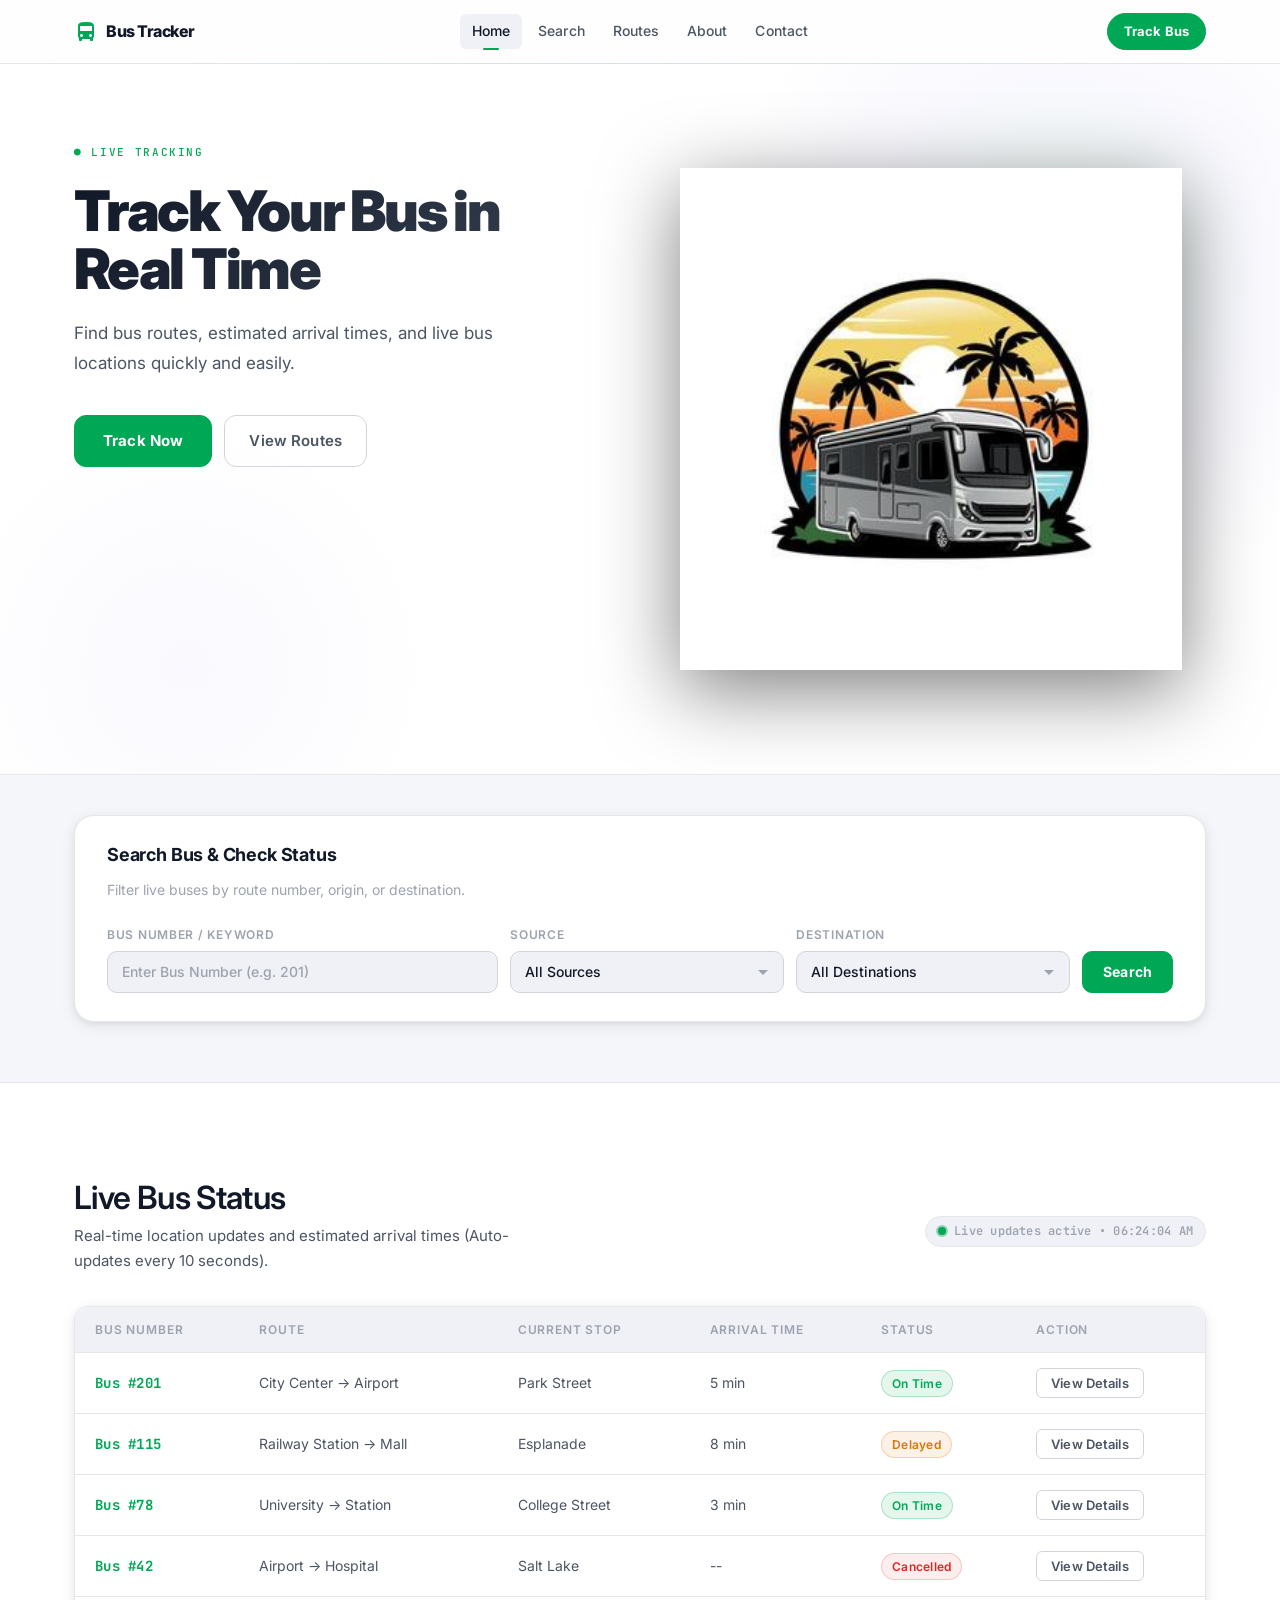
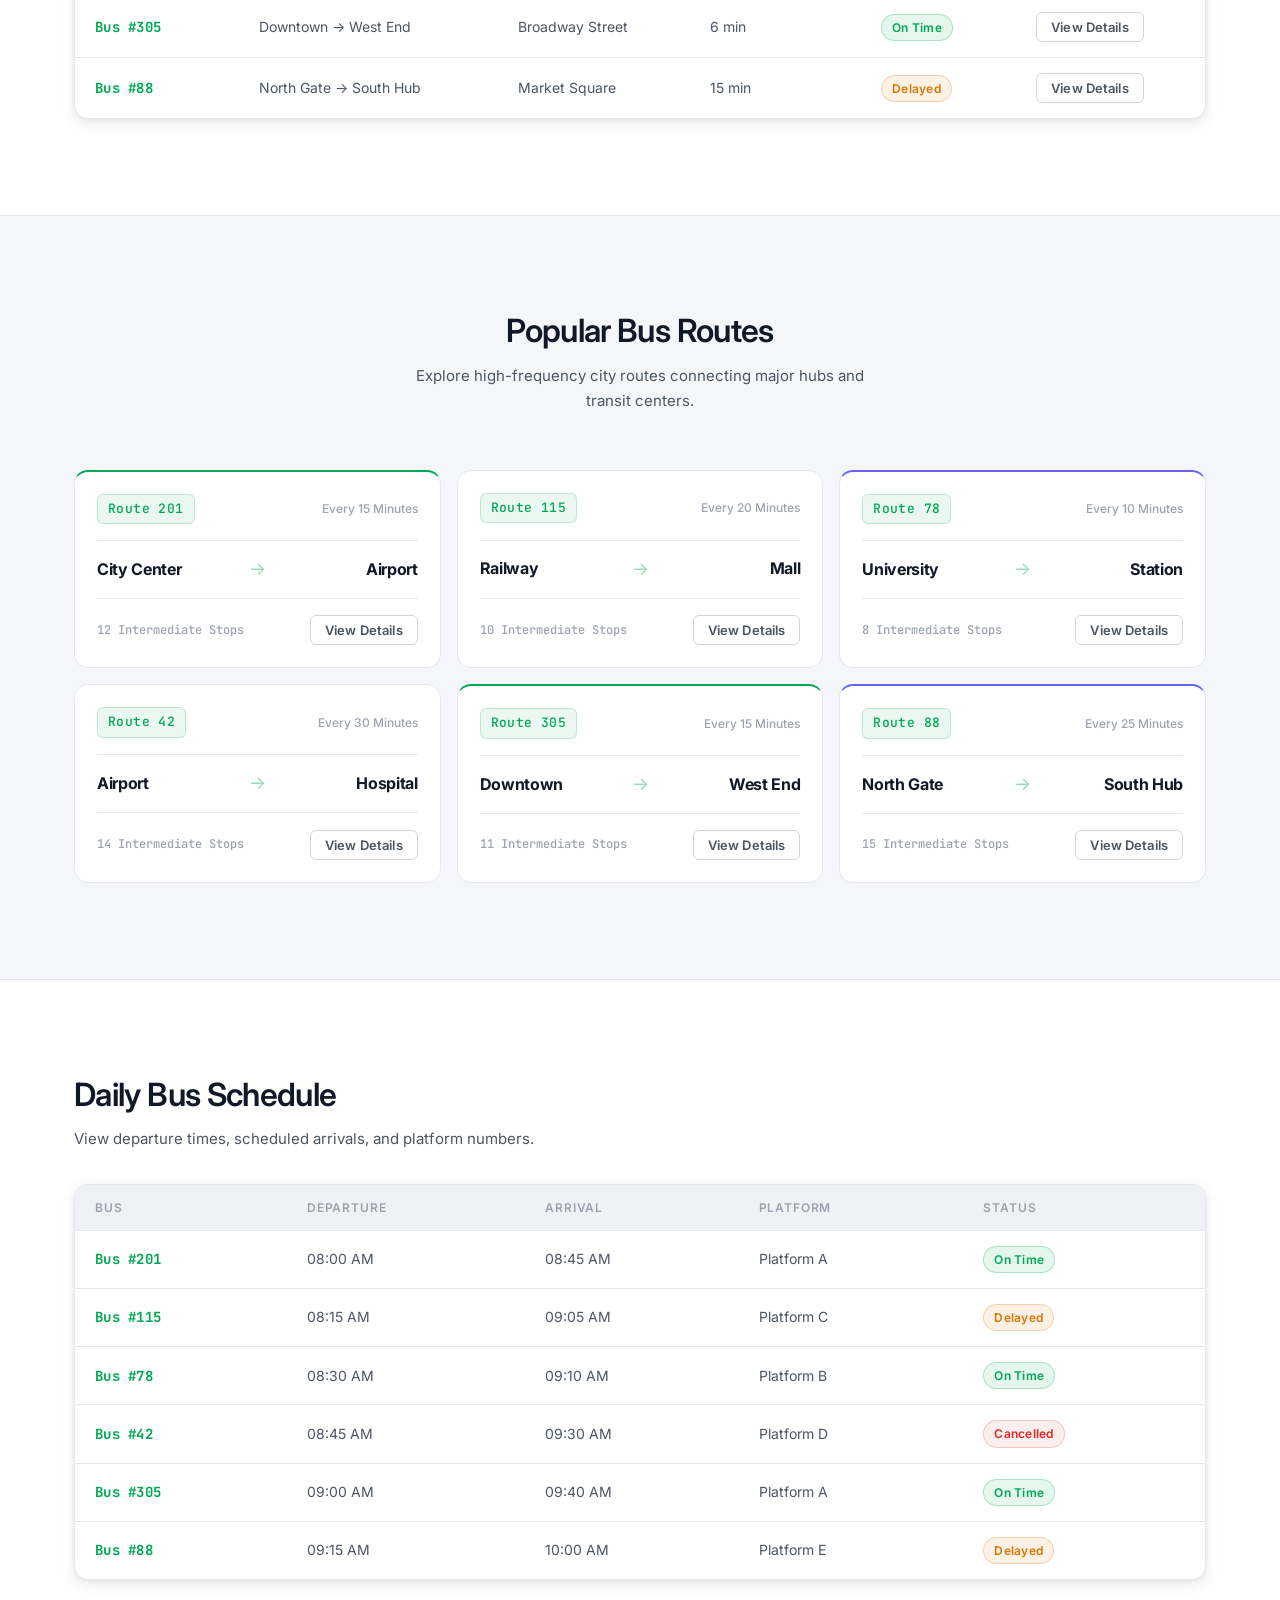
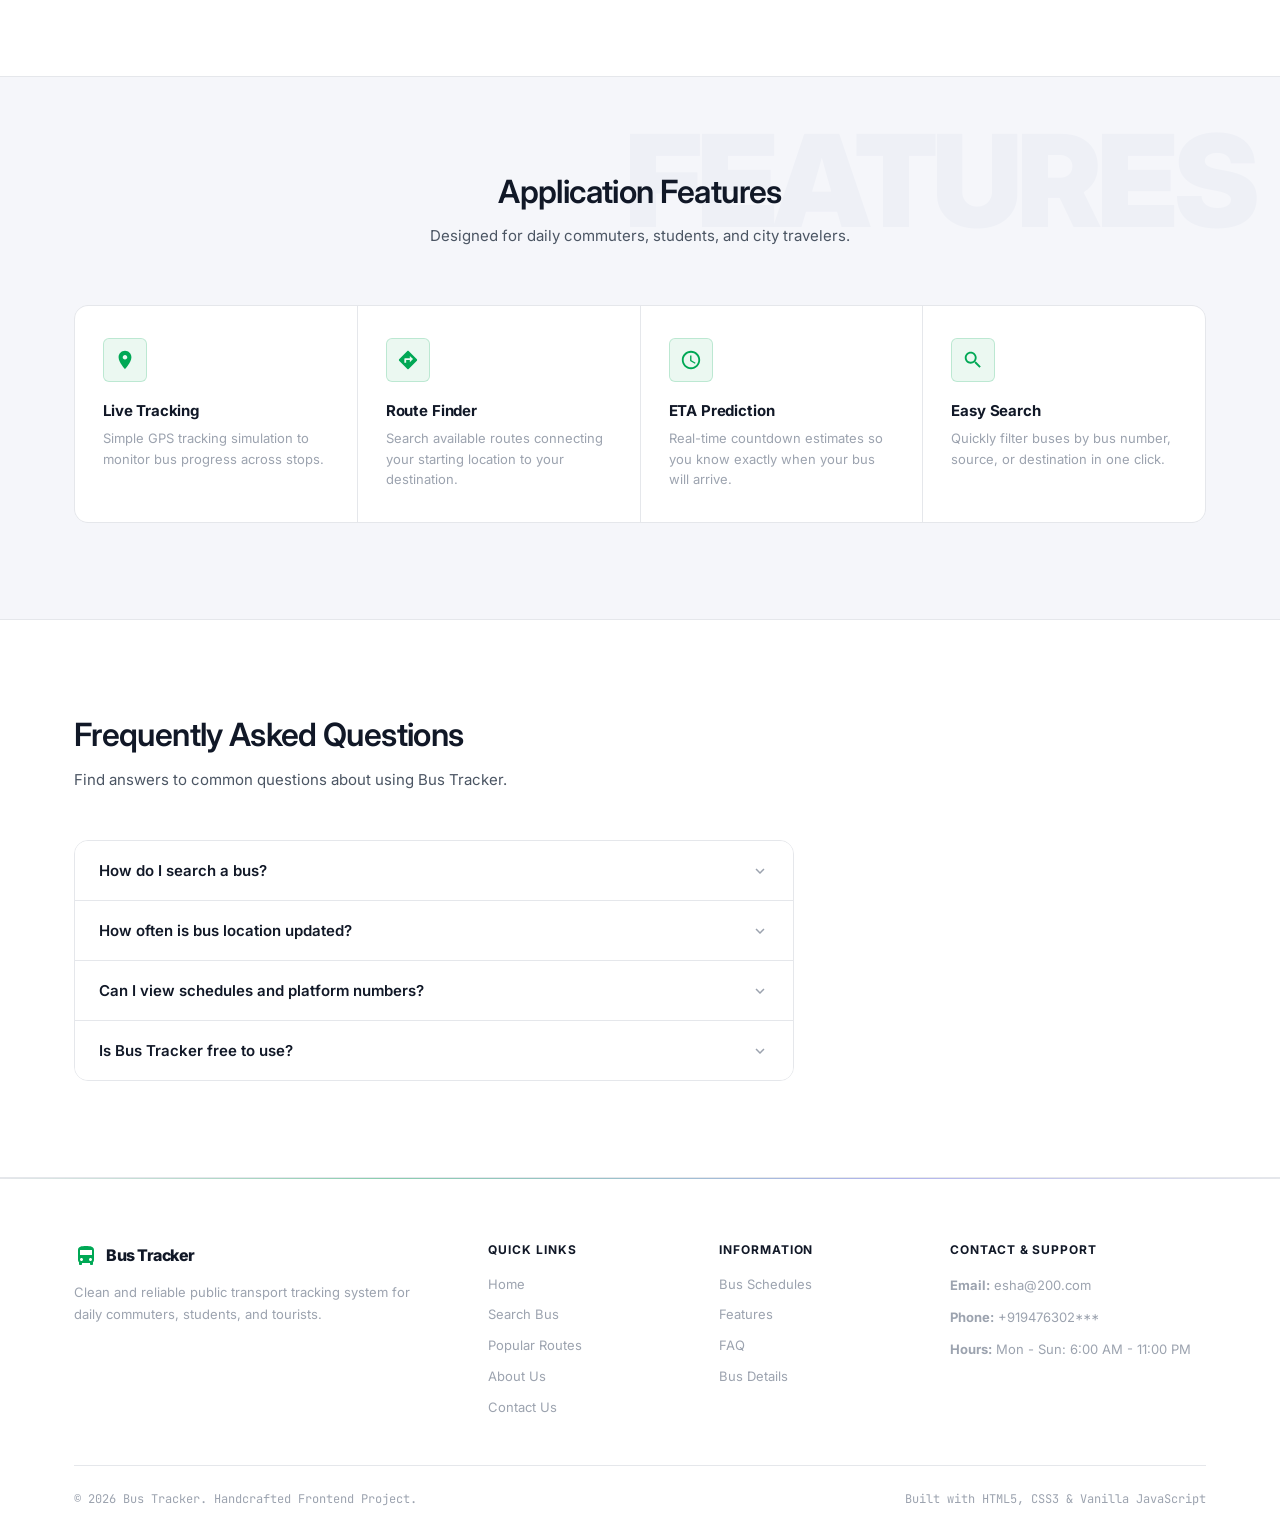
==== commit 968876f1: "commit" ====
--- a/index.html
+++ b/index.html
@@ -445,8 +445,8 @@
 
         <div class="footer-col">
           <h4>Contact & Support</h4>
-          <p><strong>Email:</strong> eshaPramanik12@gmail.com</p>
-          <p><strong>Phone:</strong> +918927477***</p>
+          <p><strong>Email:</strong> esha@200.com</p>
+          <p><strong>Phone:</strong> +919476302***</p>
           <p><strong>Hours:</strong> Mon - Sun: 6:00 AM - 11:00 PM</p>
         </div>
       </div>
@@ -461,6 +461,6 @@
   
   <script src="js/script.js"></script>
   <script src="js/search.js"></script>
-  <script src="js/modal.js"></script>
+  <script src="js/model.js"></script>
 </body>
 </html>
